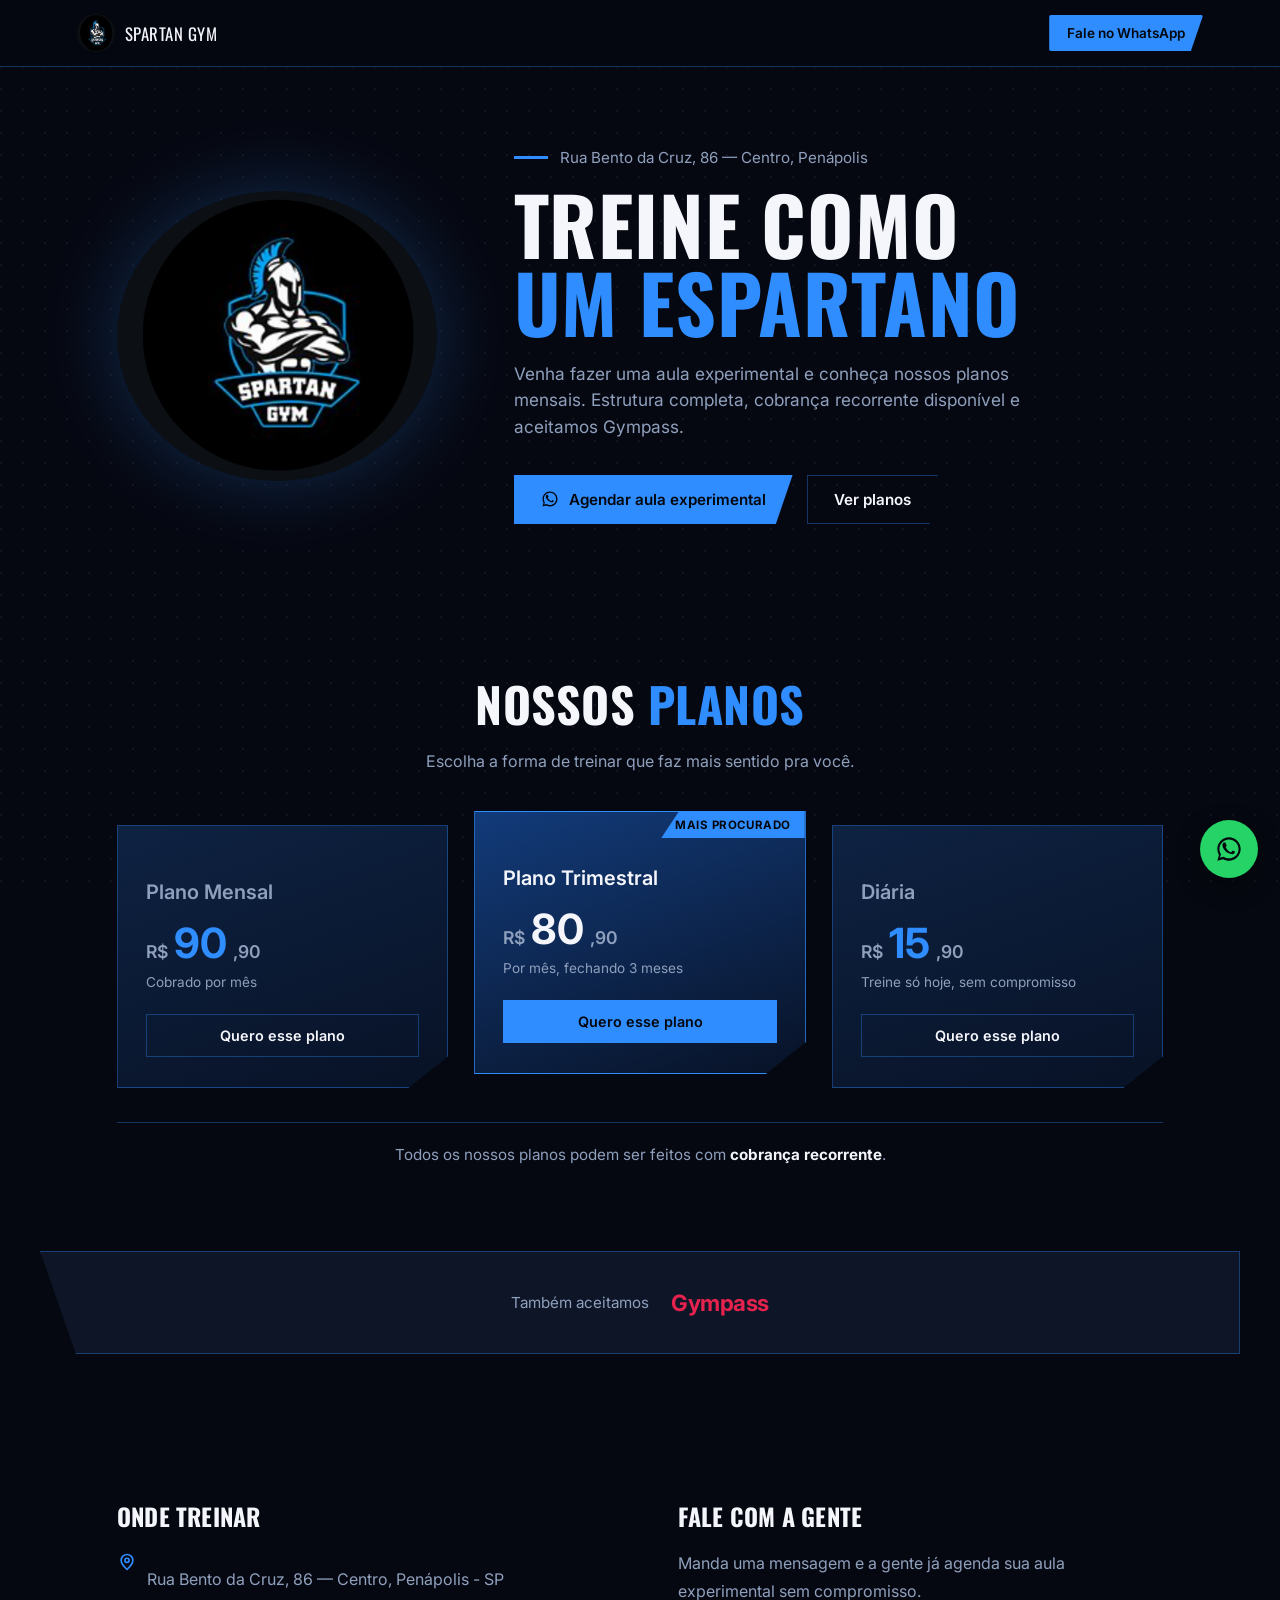
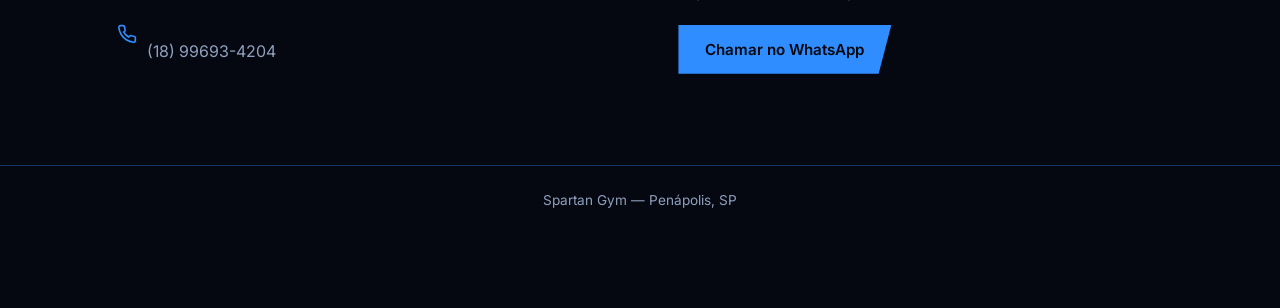
==== index.html @ 802ecb37 "Landing page Spartan Gym" ====
<!DOCTYPE html>
<html lang="pt-BR">
<head>
<meta charset="UTF-8">
<meta name="viewport" content="width=device-width, initial-scale=1.0">
<title>Spartan Gym — Penápolis | Planos e Aula Experimental</title>
<meta name="description" content="Academia Spartan Gym em Penápolis. Planos mensais, trimestrais e diária. Aceita Gympass. Fale agora no WhatsApp.">
<link rel="preconnect" href="https://fonts.googleapis.com">
<link href="https://fonts.googleapis.com/css2?family=Oswald:wght@500;600;700&family=Inter:wght@400;500;600;700&display=swap" rel="stylesheet">
<style>
  :root{
    --bg:#060811;
    --bg-alt:#0d1526;
    --panel:#0e2242;
    --blue:#2f8dff;
    --blue-deep:#123b7a;
    --white:#f4f6fb;
    --muted:#8fa0bd;
    --amber:#ffb020;
    --line: rgba(47,141,255,.35);
  }
  *{box-sizing:border-box;}
  html{scroll-behavior:smooth;}
  body{
    margin:0;
    background:var(--bg);
    color:var(--white);
    font-family:'Inter',sans-serif;
    overflow-x:hidden;
  }
  h1,h2,h3,.display{
    font-family:'Oswald',sans-serif;
    text-transform:uppercase;
    letter-spacing:.01em;
    margin:0;
  }
  a{text-decoration:none;color:inherit;}
  img{max-width:100%;display:block;}

  /* subtle background texture */
  .grain{
    position:fixed; inset:0; pointer-events:none; z-index:0; opacity:.05;
    background-image:radial-gradient(circle at 1px 1px, #fff 1px, transparent 0);
    background-size:22px 22px;
  }

  /* NAV */
  nav{
    position:sticky; top:0; z-index:50;
    display:flex; align-items:center; justify-content:space-between;
    padding:14px 6vw;
    background:rgba(6,8,17,.85);
    backdrop-filter:blur(8px);
    border-bottom:1px solid var(--line);
  }
  .brand{display:flex; align-items:center; gap:10px;}
  .brand img{width:38px; height:38px; border-radius:50%;}
  .brand span{font-family:'Oswald',sans-serif; font-size:1.05rem; letter-spacing:.03em;}
  .nav-cta{
    background:var(--blue); color:#04070d; font-weight:600; font-size:.85rem;
    padding:10px 18px; border-radius:2px;
    clip-path:polygon(0 0, 100% 0, 92% 100%, 0% 100%);
  }

  /* HERO */
  .hero{
    position:relative; z-index:1;
    display:flex; align-items:center; gap:6vw;
    padding:9vh 6vw 8vh;
    max-width:1200px; margin:0 auto;
  }
  .hero-logo{
    flex:0 0 auto; width:min(38vw, 320px);
    filter:drop-shadow(0 0 40px rgba(47,141,255,.25));
  }
  .hero-logo img{border-radius:50%;}
  .hero-copy{flex:1; min-width:0;}
  .eyebrow-line{
    display:flex; align-items:center; gap:12px; margin-bottom:18px;
  }
  .eyebrow-line .bar{width:34px; height:3px; background:var(--blue);}
  .eyebrow-line p{color:var(--muted); font-size:.95rem; margin:0;}
  .headline{
    font-size:clamp(2.6rem, 6.2vw, 5rem);
    line-height:.98;
    font-weight:700;
  }
  .headline .wipe{
    display:inline-block;
    background:linear-gradient(90deg, var(--white) 0%, var(--white) 50%, var(--blue) 50%, var(--blue) 100%);
    background-size:200% 100%;
    -webkit-background-clip:text; background-clip:text; color:transparent;
    animation:wipe 1.1s ease-out forwards;
  }
  @keyframes wipe{ from{background-position:100% 0;} to{background-position:0 0;} }
  .headline .accent{color:var(--blue);}
  .sub{
    margin-top:20px; color:var(--muted); font-size:1.08rem; max-width:46ch; line-height:1.55;
  }
  .hero-actions{margin-top:34px; display:flex; gap:14px; flex-wrap:wrap;}
  .btn{
    display:inline-flex; align-items:center; gap:10px;
    padding:14px 26px; font-weight:600; font-size:.95rem;
    border:1px solid transparent; cursor:pointer;
  }
  .btn-primary{
    background:var(--blue); color:#04070d;
    clip-path:polygon(0 0, 100% 0, 94% 100%, 0% 100%);
  }
  .btn-ghost{
    border:1px solid var(--line); color:var(--white);
    clip-path:polygon(0 0, 100% 0, 94% 100%, 0% 100%);
  }
  .btn svg{width:18px; height:18px; flex:none;}

  /* SECTION LABEL */
  .section{padding:8vh 6vw; max-width:1200px; margin:0 auto; position:relative; z-index:1;}
  .section-head{margin-bottom:6vh; text-align:center;}
  .section-head h2{font-size:clamp(2rem,4vw,3rem); font-weight:700;}
  .section-head h2 .accent{color:var(--blue);}
  .section-head p{color:var(--muted); margin-top:12px; font-size:1rem;}

  /* PLANS */
  .plans{
    display:grid; grid-template-columns:repeat(3, 1fr); gap:26px;
  }
  .plan{
    position:relative;
    background:linear-gradient(160deg, var(--panel), #081226);
    border:1px solid var(--line);
    padding:34px 28px 30px;
    clip-path:polygon(0 0, 100% 0, 100% 88%, 88% 100%, 0 100%);
    transition:transform .25s ease, border-color .25s ease;
  }
  .plan:hover{transform:translateY(-6px); border-color:var(--blue);}
  .plan.featured{
    background:linear-gradient(160deg, var(--blue-deep), #081226);
    transform:translateY(-14px);
    border-color:var(--blue);
  }
  .plan-tag{
    position:absolute; top:0; right:0;
    background:var(--blue); color:#04070d; font-size:.72rem; font-weight:700;
    padding:6px 14px; letter-spacing:.04em; text-transform:uppercase;
    clip-path:polygon(12% 0, 100% 0, 100% 100%, 0 100%);
  }
  .plan-name{font-size:1.25rem; font-weight:600; color:var(--muted); margin-bottom:14px;}
  .plan.featured .plan-name{color:var(--white);}
  .plan-price{display:flex; align-items:baseline; gap:6px; font-family:'Inter',sans-serif;}
  .plan-price .cur{font-size:1.1rem; color:var(--muted); font-weight:600;}
  .plan-price .val{font-size:2.6rem; font-weight:700; color:var(--blue);}
  .plan-price .cents{font-size:1.1rem; color:var(--muted); font-weight:600;}
  .plan.featured .plan-price .val{color:var(--white);}
  .plan-note{margin-top:6px; color:var(--muted); font-size:.85rem;}
  .plan-cta{
    margin-top:24px; display:block; text-align:center;
    padding:12px; font-weight:600; font-size:.9rem;
    border:1px solid var(--line); color:var(--white);
  }
  .plan.featured .plan-cta{background:var(--blue); color:#04070d; border-color:var(--blue);}

  .plans-foot{
    margin-top:34px; text-align:center; color:var(--muted); font-size:.95rem;
    border-top:1px solid var(--line); padding-top:22px;
  }
  .plans-foot strong{color:var(--white);}

  /* GYMPASS STRIP */
  .gympass{
    display:flex; align-items:center; justify-content:center; gap:22px;
    padding:26px 6vw; margin:0 6vw 8vh; max-width:1200px; margin-left:auto; margin-right:auto;
    border:1px solid var(--line); background:var(--bg-alt);
    clip-path:polygon(0 0, 100% 0, 100% 100%, 3% 100%);
    flex-wrap:wrap; text-align:center;
  }
  .gympass p{color:var(--muted); font-size:.95rem;}
  .gympass .gp-logo{font-family:'Inter'; font-weight:700; font-size:1.4rem; color:#e6234e; letter-spacing:-.02em;}

  /* LOCATION */
  .location{
    display:flex; gap:6vw; align-items:flex-start; flex-wrap:wrap;
  }
  .location .info{flex:1; min-width:260px;}
  .location h3{font-size:1.5rem; margin-bottom:16px;}
  .location p{color:var(--muted); line-height:1.7; font-size:1rem;}
  .location .row{display:flex; gap:10px; margin-bottom:12px; align-items:flex-start;}
  .location .row svg{width:20px; height:20px; flex:none; color:var(--blue); margin-top:2px;}

  footer{
    text-align:center; padding:26px 6vw 100px; color:var(--muted); font-size:.85rem;
    border-top:1px solid var(--line);
  }

  /* FLOATING WHATSAPP */
  .float-wa{
    position:fixed; bottom:22px; right:22px; z-index:60;
    background:#25D366; color:#04070d; width:58px; height:58px; border-radius:50%;
    display:flex; align-items:center; justify-content:center;
    box-shadow:0 8px 24px rgba(0,0,0,.4);
  }
  .float-wa svg{width:28px; height:28px;}

  @media (max-width:820px){
    .hero{flex-direction:column; text-align:center; padding-top:6vh;}
    .hero-logo{width:180px;}
    .hero-actions{justify-content:center;}
    .plans{grid-template-columns:1fr;}
    .plan.featured{transform:none;}
    .location{flex-direction:column;}
  }
</style>
</head>
<body>
<div class="grain"></div>

<nav>
  <div class="brand">
    <img src="assets/logo.png" alt="Spartan Gym">
    <span>SPARTAN GYM</span>
  </div>
  <a class="nav-cta" href="https://wa.me/5518996934204?text=Ol%C3%A1%2C%20quero%20agendar%20uma%20aula%20experimental%20na%20Spartan%20Gym!" target="_blank" rel="noopener">Fale no WhatsApp</a>
</nav>

<section class="hero">
  <div class="hero-logo"><img src="assets/logo.png" alt="Escudo Spartan Gym"></div>
  <div class="hero-copy">
    <div class="eyebrow-line"><span class="bar"></span><p>Rua Bento da Cruz, 86 — Centro, Penápolis</p></div>
    <h1 class="headline">
      <span class="wipe">TREINE COMO</span><br>
      <span class="accent">UM ESPARTANO</span>
    </h1>
    <p class="sub">Venha fazer uma aula experimental e conheça nossos planos mensais. Estrutura completa, cobrança recorrente disponível e aceitamos Gympass.</p>
    <div class="hero-actions">
      <a class="btn btn-primary" href="https://wa.me/5518996934204?text=Ol%C3%A1%2C%20quero%20agendar%20uma%20aula%20experimental%20na%20Spartan%20Gym!" target="_blank" rel="noopener">
        <svg viewBox="0 0 24 24" fill="currentColor"><path d="M17.5 14.4c-.3-.1-1.7-.8-2-.9-.3-.1-.5-.1-.6.1-.2.3-.7.9-.9 1.1-.2.2-.3.2-.6.1-.9-.4-1.8-1-2.5-1.8-.7-.7-1.3-1.6-1.7-2.4-.1-.2 0-.4.1-.5.2-.2.5-.5.6-.7.1-.2.1-.4 0-.6-.1-.2-.6-1.5-.8-2-.2-.5-.4-.4-.6-.4h-.5c-.2 0-.5.1-.7.3-.2.2-.9.9-.9 2.2s.9 2.6 1 2.8c.1.2 1.8 2.9 4.5 4 2.7 1.1 2.7.7 3.2.7.5 0 1.6-.6 1.8-1.2.2-.6.2-1.1.2-1.2-.1-.1-.3-.2-.6-.3z"/><path d="M12 2C6.5 2 2 6.5 2 12c0 1.9.5 3.6 1.4 5.1L2 22l5.1-1.3C8.5 21.5 10.2 22 12 22c5.5 0 10-4.5 10-10S17.5 2 12 2zm0 18c-1.6 0-3.1-.4-4.4-1.2l-.3-.2-3 .8.8-2.9-.2-.3C4.3 15 3.8 13.5 3.8 12c0-4.5 3.7-8.2 8.2-8.2s8.2 3.7 8.2 8.2-3.7 8-8.2 8z"/></svg>
        Agendar aula experimental
      </a>
      <a class="btn btn-ghost" href="#planos">Ver planos</a>
    </div>
  </div>
</section>

<section class="section" id="planos">
  <div class="section-head">
    <h2>NOSSOS <span class="accent">PLANOS</span></h2>
    <p>Escolha a forma de treinar que faz mais sentido pra você.</p>
  </div>

  <div class="plans">
    <div class="plan">
      <p class="plan-name">Plano Mensal</p>
      <div class="plan-price"><span class="cur">R$</span><span class="val">90</span><span class="cents">,90</span></div>
      <p class="plan-note">Cobrado por mês</p>
      <a class="plan-cta" href="https://wa.me/5518996934204?text=Ol%C3%A1%2C%20quero%20saber%20mais%20sobre%20o%20Plano%20Mensal" target="_blank" rel="noopener">Quero esse plano</a>
    </div>

    <div class="plan featured">
      <span class="plan-tag">Mais procurado</span>
      <p class="plan-name">Plano Trimestral</p>
      <div class="plan-price"><span class="cur">R$</span><span class="val">80</span><span class="cents">,90</span></div>
      <p class="plan-note">Por mês, fechando 3 meses</p>
      <a class="plan-cta" href="https://wa.me/5518996934204?text=Ol%C3%A1%2C%20quero%20saber%20mais%20sobre%20o%20Plano%20Trimestral" target="_blank" rel="noopener">Quero esse plano</a>
    </div>

    <div class="plan">
      <p class="plan-name">Diária</p>
      <div class="plan-price"><span class="cur">R$</span><span class="val">15</span><span class="cents">,90</span></div>
      <p class="plan-note">Treine só hoje, sem compromisso</p>
      <a class="plan-cta" href="https://wa.me/5518996934204?text=Ol%C3%A1%2C%20quero%20saber%20mais%20sobre%20a%20Di%C3%A1ria" target="_blank" rel="noopener">Quero esse plano</a>
    </div>
  </div>

  <p class="plans-foot">Todos os nossos planos podem ser feitos com <strong>cobrança recorrente</strong>.</p>
</section>

<div class="gympass">
  <p>Também aceitamos</p>
  <span class="gp-logo">Gympass</span>
</div>

<section class="section location">
  <div class="info">
    <h3>Onde treinar</h3>
    <div class="row">
      <svg viewBox="0 0 24 24" fill="none" stroke="currentColor" stroke-width="2"><path d="M12 21s-7-6.2-7-11a7 7 0 1114 0c0 4.8-7 11-7 11z"/><circle cx="12" cy="10" r="2.5"/></svg>
      <p>Rua Bento da Cruz, 86 — Centro, Penápolis - SP</p>
    </div>
    <div class="row">
      <svg viewBox="0 0 24 24" fill="none" stroke="currentColor" stroke-width="2"><path d="M22 16.9v3a2 2 0 01-2.2 2 19.8 19.8 0 01-8.6-3 19.5 19.5 0 01-6-6 19.8 19.8 0 01-3-8.7A2 2 0 014.1 2h3a2 2 0 012 1.7c.1.9.3 1.8.6 2.7a2 2 0 01-.4 2.1L8.1 9.7a16 16 0 006 6l1.2-1.2a2 2 0 012.1-.4c.9.3 1.8.5 2.7.6a2 2 0 011.9 2.2z"/></svg>
      <p>(18) 99693-4204</p>
    </div>
  </div>
  <div class="info">
    <h3>Fale com a gente</h3>
    <p style="margin-bottom:20px;">Manda uma mensagem e a gente já agenda sua aula experimental sem compromisso.</p>
    <a class="btn btn-primary" href="https://wa.me/5518996934204?text=Ol%C3%A1%2C%20quero%20agendar%20uma%20aula%20experimental%20na%20Spartan%20Gym!" target="_blank" rel="noopener">Chamar no WhatsApp</a>
  </div>
</section>

<footer>
  Spartan Gym — Penápolis, SP
</footer>

<a class="float-wa" href="https://wa.me/5518996934204?text=Ol%C3%A1%2C%20quero%20agendar%20uma%20aula%20experimental%20na%20Spartan%20Gym!" target="_blank" rel="noopener" aria-label="WhatsApp">
  <svg viewBox="0 0 24 24" fill="currentColor"><path d="M17.5 14.4c-.3-.1-1.7-.8-2-.9-.3-.1-.5-.1-.6.1-.2.3-.7.9-.9 1.1-.2.2-.3.2-.6.1-.9-.4-1.8-1-2.5-1.8-.7-.7-1.3-1.6-1.7-2.4-.1-.2 0-.4.1-.5.2-.2.5-.5.6-.7.1-.2.1-.4 0-.6-.1-.2-.6-1.5-.8-2-.2-.5-.4-.4-.6-.4h-.5c-.2 0-.5.1-.7.3-.2.2-.9.9-.9 2.2s.9 2.6 1 2.8c.1.2 1.8 2.9 4.5 4 2.7 1.1 2.7.7 3.2.7.5 0 1.6-.6 1.8-1.2.2-.6.2-1.1.2-1.2-.1-.1-.3-.2-.6-.3z"/><path d="M12 2C6.5 2 2 6.5 2 12c0 1.9.5 3.6 1.4 5.1L2 22l5.1-1.3C8.5 21.5 10.2 22 12 22c5.5 0 10-4.5 10-10S17.5 2 12 2zm0 18c-1.6 0-3.1-.4-4.4-1.2l-.3-.2-3 .8.8-2.9-.2-.3C4.3 15 3.8 13.5 3.8 12c0-4.5 3.7-8.2 8.2-8.2s8.2 3.7 8.2 8.2-3.7 8-8.2 8z"/></svg>
</a>

</body>
</html>
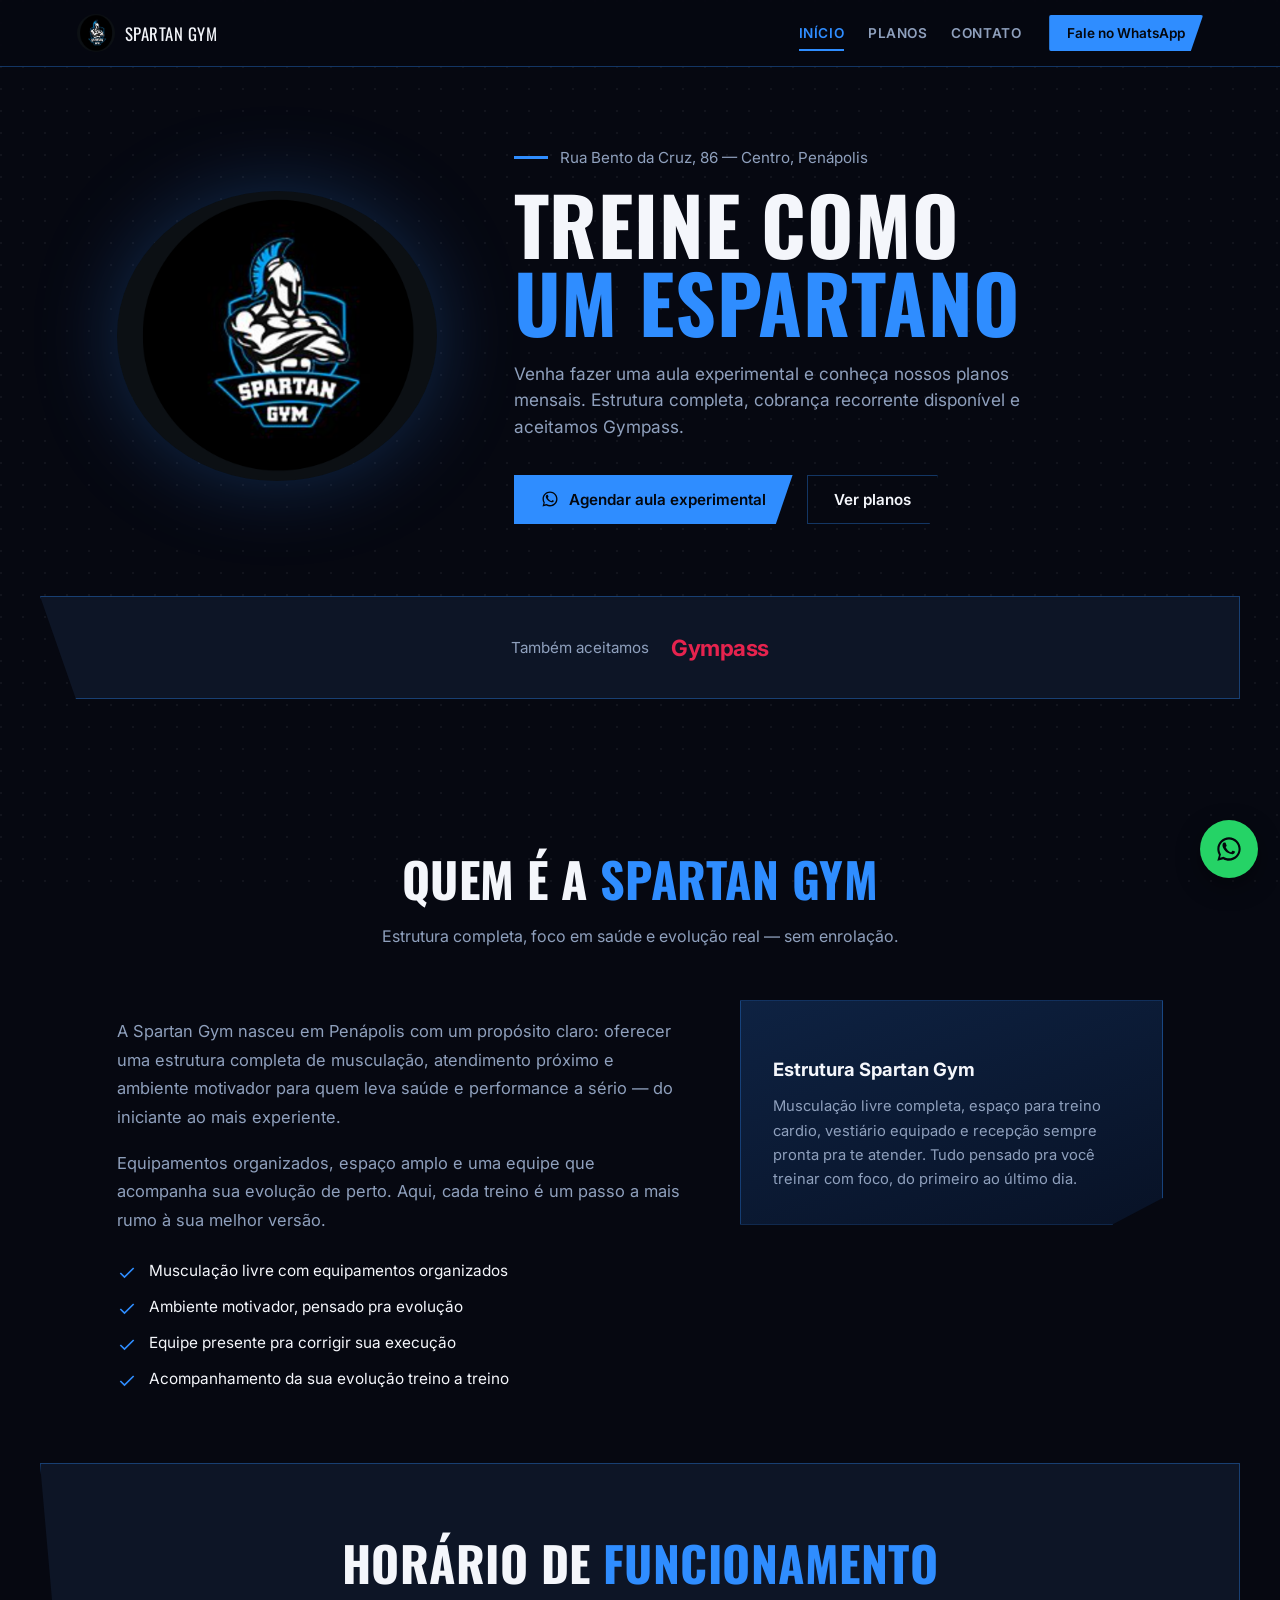
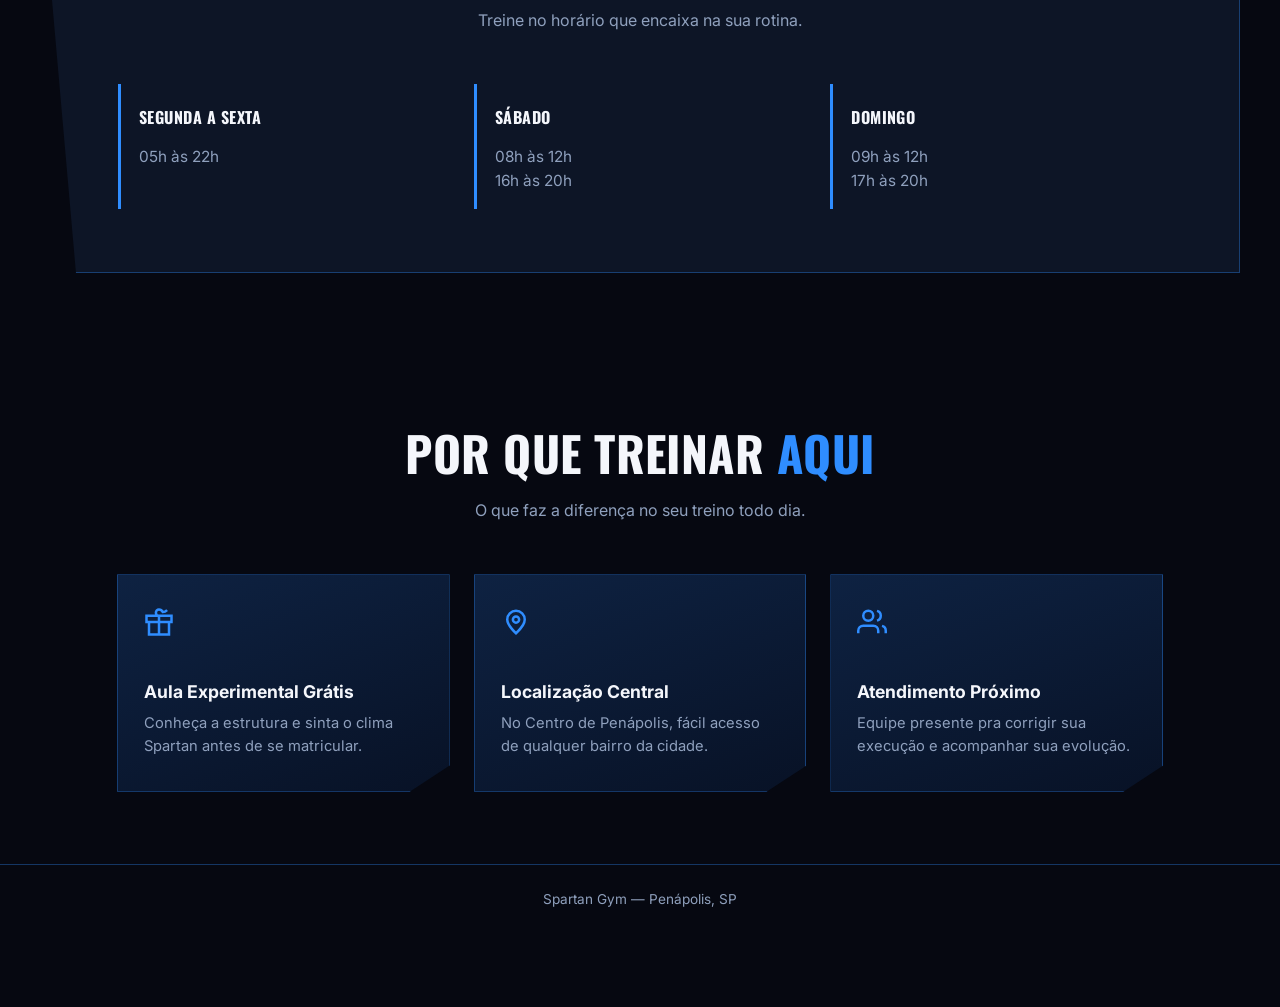
==== commit 02580f87: "Adiciona secoes Sobre, Horario, Diferenciais, mapa do Google e mais detalhes nos planos" ====
--- a/index.html
+++ b/index.html
@@ -3,222 +3,32 @@
 <head>
 <meta charset="UTF-8">
 <meta name="viewport" content="width=device-width, initial-scale=1.0">
-<title>Spartan Gym — Penápolis | Planos e Aula Experimental</title>
-<meta name="description" content="Academia Spartan Gym em Penápolis. Planos mensais, trimestrais e diária. Aceita Gympass. Fale agora no WhatsApp.">
+<title>Spartan Gym — Penápolis | Treine como um Espartano</title>
+<meta name="description" content="Academia Spartan Gym em Penápolis. Aula experimental grátis, planos mensais, trimestrais e diária. Aceita Gympass. Fale agora no WhatsApp.">
 <link rel="preconnect" href="https://fonts.googleapis.com">
 <link href="https://fonts.googleapis.com/css2?family=Oswald:wght@500;600;700&family=Inter:wght@400;500;600;700&display=swap" rel="stylesheet">
-<style>
-  :root{
-    --bg:#060811;
-    --bg-alt:#0d1526;
-    --panel:#0e2242;
-    --blue:#2f8dff;
-    --blue-deep:#123b7a;
-    --white:#f4f6fb;
-    --muted:#8fa0bd;
-    --amber:#ffb020;
-    --line: rgba(47,141,255,.35);
-  }
-  *{box-sizing:border-box;}
-  html{scroll-behavior:smooth;}
-  body{
-    margin:0;
-    background:var(--bg);
-    color:var(--white);
-    font-family:'Inter',sans-serif;
-    overflow-x:hidden;
-  }
-  h1,h2,h3,.display{
-    font-family:'Oswald',sans-serif;
-    text-transform:uppercase;
-    letter-spacing:.01em;
-    margin:0;
-  }
-  a{text-decoration:none;color:inherit;}
-  img{max-width:100%;display:block;}
-
-  /* subtle background texture */
-  .grain{
-    position:fixed; inset:0; pointer-events:none; z-index:0; opacity:.05;
-    background-image:radial-gradient(circle at 1px 1px, #fff 1px, transparent 0);
-    background-size:22px 22px;
-  }
-
-  /* NAV */
-  nav{
-    position:sticky; top:0; z-index:50;
-    display:flex; align-items:center; justify-content:space-between;
-    padding:14px 6vw;
-    background:rgba(6,8,17,.85);
-    backdrop-filter:blur(8px);
-    border-bottom:1px solid var(--line);
-  }
-  .brand{display:flex; align-items:center; gap:10px;}
-  .brand img{width:38px; height:38px; border-radius:50%;}
-  .brand span{font-family:'Oswald',sans-serif; font-size:1.05rem; letter-spacing:.03em;}
-  .nav-cta{
-    background:var(--blue); color:#04070d; font-weight:600; font-size:.85rem;
-    padding:10px 18px; border-radius:2px;
-    clip-path:polygon(0 0, 100% 0, 92% 100%, 0% 100%);
-  }
-
-  /* HERO */
-  .hero{
-    position:relative; z-index:1;
-    display:flex; align-items:center; gap:6vw;
-    padding:9vh 6vw 8vh;
-    max-width:1200px; margin:0 auto;
-  }
-  .hero-logo{
-    flex:0 0 auto; width:min(38vw, 320px);
-    filter:drop-shadow(0 0 40px rgba(47,141,255,.25));
-  }
-  .hero-logo img{border-radius:50%;}
-  .hero-copy{flex:1; min-width:0;}
-  .eyebrow-line{
-    display:flex; align-items:center; gap:12px; margin-bottom:18px;
-  }
-  .eyebrow-line .bar{width:34px; height:3px; background:var(--blue);}
-  .eyebrow-line p{color:var(--muted); font-size:.95rem; margin:0;}
-  .headline{
-    font-size:clamp(2.6rem, 6.2vw, 5rem);
-    line-height:.98;
-    font-weight:700;
-  }
-  .headline .wipe{
-    display:inline-block;
-    background:linear-gradient(90deg, var(--white) 0%, var(--white) 50%, var(--blue) 50%, var(--blue) 100%);
-    background-size:200% 100%;
-    -webkit-background-clip:text; background-clip:text; color:transparent;
-    animation:wipe 1.1s ease-out forwards;
-  }
-  @keyframes wipe{ from{background-position:100% 0;} to{background-position:0 0;} }
-  .headline .accent{color:var(--blue);}
-  .sub{
-    margin-top:20px; color:var(--muted); font-size:1.08rem; max-width:46ch; line-height:1.55;
-  }
-  .hero-actions{margin-top:34px; display:flex; gap:14px; flex-wrap:wrap;}
-  .btn{
-    display:inline-flex; align-items:center; gap:10px;
-    padding:14px 26px; font-weight:600; font-size:.95rem;
-    border:1px solid transparent; cursor:pointer;
-  }
-  .btn-primary{
-    background:var(--blue); color:#04070d;
-    clip-path:polygon(0 0, 100% 0, 94% 100%, 0% 100%);
-  }
-  .btn-ghost{
-    border:1px solid var(--line); color:var(--white);
-    clip-path:polygon(0 0, 100% 0, 94% 100%, 0% 100%);
-  }
-  .btn svg{width:18px; height:18px; flex:none;}
-
-  /* SECTION LABEL */
-  .section{padding:8vh 6vw; max-width:1200px; margin:0 auto; position:relative; z-index:1;}
-  .section-head{margin-bottom:6vh; text-align:center;}
-  .section-head h2{font-size:clamp(2rem,4vw,3rem); font-weight:700;}
-  .section-head h2 .accent{color:var(--blue);}
-  .section-head p{color:var(--muted); margin-top:12px; font-size:1rem;}
-
-  /* PLANS */
-  .plans{
-    display:grid; grid-template-columns:repeat(3, 1fr); gap:26px;
-  }
-  .plan{
-    position:relative;
-    background:linear-gradient(160deg, var(--panel), #081226);
-    border:1px solid var(--line);
-    padding:34px 28px 30px;
-    clip-path:polygon(0 0, 100% 0, 100% 88%, 88% 100%, 0 100%);
-    transition:transform .25s ease, border-color .25s ease;
-  }
-  .plan:hover{transform:translateY(-6px); border-color:var(--blue);}
-  .plan.featured{
-    background:linear-gradient(160deg, var(--blue-deep), #081226);
-    transform:translateY(-14px);
-    border-color:var(--blue);
-  }
-  .plan-tag{
-    position:absolute; top:0; right:0;
-    background:var(--blue); color:#04070d; font-size:.72rem; font-weight:700;
-    padding:6px 14px; letter-spacing:.04em; text-transform:uppercase;
-    clip-path:polygon(12% 0, 100% 0, 100% 100%, 0 100%);
-  }
-  .plan-name{font-size:1.25rem; font-weight:600; color:var(--muted); margin-bottom:14px;}
-  .plan.featured .plan-name{color:var(--white);}
-  .plan-price{display:flex; align-items:baseline; gap:6px; font-family:'Inter',sans-serif;}
-  .plan-price .cur{font-size:1.1rem; color:var(--muted); font-weight:600;}
-  .plan-price .val{font-size:2.6rem; font-weight:700; color:var(--blue);}
-  .plan-price .cents{font-size:1.1rem; color:var(--muted); font-weight:600;}
-  .plan.featured .plan-price .val{color:var(--white);}
-  .plan-note{margin-top:6px; color:var(--muted); font-size:.85rem;}
-  .plan-cta{
-    margin-top:24px; display:block; text-align:center;
-    padding:12px; font-weight:600; font-size:.9rem;
-    border:1px solid var(--line); color:var(--white);
-  }
-  .plan.featured .plan-cta{background:var(--blue); color:#04070d; border-color:var(--blue);}
-
-  .plans-foot{
-    margin-top:34px; text-align:center; color:var(--muted); font-size:.95rem;
-    border-top:1px solid var(--line); padding-top:22px;
-  }
-  .plans-foot strong{color:var(--white);}
-
-  /* GYMPASS STRIP */
-  .gympass{
-    display:flex; align-items:center; justify-content:center; gap:22px;
-    padding:26px 6vw; margin:0 6vw 8vh; max-width:1200px; margin-left:auto; margin-right:auto;
-    border:1px solid var(--line); background:var(--bg-alt);
-    clip-path:polygon(0 0, 100% 0, 100% 100%, 3% 100%);
-    flex-wrap:wrap; text-align:center;
-  }
-  .gympass p{color:var(--muted); font-size:.95rem;}
-  .gympass .gp-logo{font-family:'Inter'; font-weight:700; font-size:1.4rem; color:#e6234e; letter-spacing:-.02em;}
-
-  /* LOCATION */
-  .location{
-    display:flex; gap:6vw; align-items:flex-start; flex-wrap:wrap;
-  }
-  .location .info{flex:1; min-width:260px;}
-  .location h3{font-size:1.5rem; margin-bottom:16px;}
-  .location p{color:var(--muted); line-height:1.7; font-size:1rem;}
-  .location .row{display:flex; gap:10px; margin-bottom:12px; align-items:flex-start;}
-  .location .row svg{width:20px; height:20px; flex:none; color:var(--blue); margin-top:2px;}
-
-  footer{
-    text-align:center; padding:26px 6vw 100px; color:var(--muted); font-size:.85rem;
-    border-top:1px solid var(--line);
-  }
-
-  /* FLOATING WHATSAPP */
-  .float-wa{
-    position:fixed; bottom:22px; right:22px; z-index:60;
-    background:#25D366; color:#04070d; width:58px; height:58px; border-radius:50%;
-    display:flex; align-items:center; justify-content:center;
-    box-shadow:0 8px 24px rgba(0,0,0,.4);
-  }
-  .float-wa svg{width:28px; height:28px;}
-
-  @media (max-width:820px){
-    .hero{flex-direction:column; text-align:center; padding-top:6vh;}
-    .hero-logo{width:180px;}
-    .hero-actions{justify-content:center;}
-    .plans{grid-template-columns:1fr;}
-    .plan.featured{transform:none;}
-    .location{flex-direction:column;}
-  }
-</style>
+<link rel="icon" type="image/png" sizes="16x16" href="assets/favicon-16.png">
+<link rel="icon" type="image/png" sizes="32x32" href="assets/favicon-32.png">
+<link rel="icon" type="image/png" sizes="48x48" href="assets/favicon-48.png">
+<link rel="apple-touch-icon" sizes="180x180" href="assets/favicon-180.png">
+<link rel="stylesheet" href="style.css">
 </head>
 <body>
 <div class="grain"></div>
 
 <nav>
-  <div class="brand">
+  <a class="brand" href="index.html">
     <img src="assets/logo.png" alt="Spartan Gym">
     <span>SPARTAN GYM</span>
+  </a>
+  <div class="nav-right">
+    <div class="nav-links">
+      <a href="index.html" class="active">Início</a>
+      <a href="planos.html">Planos</a>
+      <a href="contato.html">Contato</a>
+    </div>
+    <a class="nav-cta" href="https://wa.me/5518996934204?text=Ol%C3%A1%2C%20quero%20agendar%20uma%20aula%20experimental%20na%20Spartan%20Gym!" target="_blank" rel="noopener">Fale no WhatsApp</a>
   </div>
-  <a class="nav-cta" href="https://wa.me/5518996934204?text=Ol%C3%A1%2C%20quero%20agendar%20uma%20aula%20experimental%20na%20Spartan%20Gym!" target="_blank" rel="noopener">Fale no WhatsApp</a>
 </nav>
 
 <section class="hero">
@@ -235,42 +45,9 @@
         <svg viewBox="0 0 24 24" fill="currentColor"><path d="M17.5 14.4c-.3-.1-1.7-.8-2-.9-.3-.1-.5-.1-.6.1-.2.3-.7.9-.9 1.1-.2.2-.3.2-.6.1-.9-.4-1.8-1-2.5-1.8-.7-.7-1.3-1.6-1.7-2.4-.1-.2 0-.4.1-.5.2-.2.5-.5.6-.7.1-.2.1-.4 0-.6-.1-.2-.6-1.5-.8-2-.2-.5-.4-.4-.6-.4h-.5c-.2 0-.5.1-.7.3-.2.2-.9.9-.9 2.2s.9 2.6 1 2.8c.1.2 1.8 2.9 4.5 4 2.7 1.1 2.7.7 3.2.7.5 0 1.6-.6 1.8-1.2.2-.6.2-1.1.2-1.2-.1-.1-.3-.2-.6-.3z"/><path d="M12 2C6.5 2 2 6.5 2 12c0 1.9.5 3.6 1.4 5.1L2 22l5.1-1.3C8.5 21.5 10.2 22 12 22c5.5 0 10-4.5 10-10S17.5 2 12 2zm0 18c-1.6 0-3.1-.4-4.4-1.2l-.3-.2-3 .8.8-2.9-.2-.3C4.3 15 3.8 13.5 3.8 12c0-4.5 3.7-8.2 8.2-8.2s8.2 3.7 8.2 8.2-3.7 8-8.2 8z"/></svg>
         Agendar aula experimental
       </a>
-      <a class="btn btn-ghost" href="#planos">Ver planos</a>
+      <a class="btn btn-ghost" href="planos.html">Ver planos</a>
     </div>
   </div>
-</section>
-
-<section class="section" id="planos">
-  <div class="section-head">
-    <h2>NOSSOS <span class="accent">PLANOS</span></h2>
-    <p>Escolha a forma de treinar que faz mais sentido pra você.</p>
-  </div>
-
-  <div class="plans">
-    <div class="plan">
-      <p class="plan-name">Plano Mensal</p>
-      <div class="plan-price"><span class="cur">R$</span><span class="val">90</span><span class="cents">,90</span></div>
-      <p class="plan-note">Cobrado por mês</p>
-      <a class="plan-cta" href="https://wa.me/5518996934204?text=Ol%C3%A1%2C%20quero%20saber%20mais%20sobre%20o%20Plano%20Mensal" target="_blank" rel="noopener">Quero esse plano</a>
-    </div>
-
-    <div class="plan featured">
-      <span class="plan-tag">Mais procurado</span>
-      <p class="plan-name">Plano Trimestral</p>
-      <div class="plan-price"><span class="cur">R$</span><span class="val">80</span><span class="cents">,90</span></div>
-      <p class="plan-note">Por mês, fechando 3 meses</p>
-      <a class="plan-cta" href="https://wa.me/5518996934204?text=Ol%C3%A1%2C%20quero%20saber%20mais%20sobre%20o%20Plano%20Trimestral" target="_blank" rel="noopener">Quero esse plano</a>
-    </div>
-
-    <div class="plan">
-      <p class="plan-name">Diária</p>
-      <div class="plan-price"><span class="cur">R$</span><span class="val">15</span><span class="cents">,90</span></div>
-      <p class="plan-note">Treine só hoje, sem compromisso</p>
-      <a class="plan-cta" href="https://wa.me/5518996934204?text=Ol%C3%A1%2C%20quero%20saber%20mais%20sobre%20a%20Di%C3%A1ria" target="_blank" rel="noopener">Quero esse plano</a>
-    </div>
-  </div>
-
-  <p class="plans-foot">Todos os nossos planos podem ser feitos com <strong>cobrança recorrente</strong>.</p>
 </section>
 
 <div class="gympass">
@@ -278,22 +55,83 @@
   <span class="gp-logo">Gympass</span>
 </div>
 
-<section class="section location">
-  <div class="info">
-    <h3>Onde treinar</h3>
-    <div class="row">
-      <svg viewBox="0 0 24 24" fill="none" stroke="currentColor" stroke-width="2"><path d="M12 21s-7-6.2-7-11a7 7 0 1114 0c0 4.8-7 11-7 11z"/><circle cx="12" cy="10" r="2.5"/></svg>
-      <p>Rua Bento da Cruz, 86 — Centro, Penápolis - SP</p>
+<section class="section" id="sobre">
+  <div class="section-head">
+    <h2>QUEM É A <span class="accent">SPARTAN GYM</span></h2>
+    <p>Estrutura completa, foco em saúde e evolução real — sem enrolação.</p>
+  </div>
+  <div class="about-grid">
+    <div>
+      <p>A Spartan Gym nasceu em Penápolis com um propósito claro: oferecer uma estrutura completa de musculação, atendimento próximo e ambiente motivador para quem leva saúde e performance a sério — do iniciante ao mais experiente.</p>
+      <p>Equipamentos organizados, espaço amplo e uma equipe que acompanha sua evolução de perto. Aqui, cada treino é um passo a mais rumo à sua melhor versão.</p>
+      <ul class="about-list">
+        <li>
+          <svg viewBox="0 0 24 24" fill="none" stroke="currentColor" stroke-width="2"><path d="M20 6L9 17l-5-5"/></svg>
+          Musculação livre com equipamentos organizados
+        </li>
+        <li>
+          <svg viewBox="0 0 24 24" fill="none" stroke="currentColor" stroke-width="2"><path d="M20 6L9 17l-5-5"/></svg>
+          Ambiente motivador, pensado pra evolução
+        </li>
+        <li>
+          <svg viewBox="0 0 24 24" fill="none" stroke="currentColor" stroke-width="2"><path d="M20 6L9 17l-5-5"/></svg>
+          Equipe presente pra corrigir sua execução
+        </li>
+        <li>
+          <svg viewBox="0 0 24 24" fill="none" stroke="currentColor" stroke-width="2"><path d="M20 6L9 17l-5-5"/></svg>
+          Acompanhamento da sua evolução treino a treino
+        </li>
+      </ul>
     </div>
-    <div class="row">
-      <svg viewBox="0 0 24 24" fill="none" stroke="currentColor" stroke-width="2"><path d="M22 16.9v3a2 2 0 01-2.2 2 19.8 19.8 0 01-8.6-3 19.5 19.5 0 01-6-6 19.8 19.8 0 01-3-8.7A2 2 0 014.1 2h3a2 2 0 012 1.7c.1.9.3 1.8.6 2.7a2 2 0 01-.4 2.1L8.1 9.7a16 16 0 006 6l1.2-1.2a2 2 0 012.1-.4c.9.3 1.8.5 2.7.6a2 2 0 011.9 2.2z"/></svg>
-      <p>(18) 99693-4204</p>
+    <div class="about-panel">
+      <h4>Estrutura Spartan Gym</h4>
+      <p>Musculação livre completa, espaço para treino cardio, vestiário equipado e recepção sempre pronta pra te atender. Tudo pensado pra você treinar com foco, do primeiro ao último dia.</p>
     </div>
   </div>
-  <div class="info">
-    <h3>Fale com a gente</h3>
-    <p style="margin-bottom:20px;">Manda uma mensagem e a gente já agenda sua aula experimental sem compromisso.</p>
-    <a class="btn btn-primary" href="https://wa.me/5518996934204?text=Ol%C3%A1%2C%20quero%20agendar%20uma%20aula%20experimental%20na%20Spartan%20Gym!" target="_blank" rel="noopener">Chamar no WhatsApp</a>
+</section>
+
+<section class="schedule" id="horarios">
+  <div class="section-head">
+    <h2>HORÁRIO DE <span class="accent">FUNCIONAMENTO</span></h2>
+    <p>Treine no horário que encaixa na sua rotina.</p>
+  </div>
+  <div class="schedule-grid">
+    <div class="schedule-item">
+      <h4>Segunda a Sexta</h4>
+      <p>05h às 22h</p>
+    </div>
+    <div class="schedule-item">
+      <h4>Sábado</h4>
+      <p>08h às 12h<br>16h às 20h</p>
+    </div>
+    <div class="schedule-item">
+      <h4>Domingo</h4>
+      <p>09h às 12h<br>17h às 20h</p>
+    </div>
+  </div>
+</section>
+
+<section class="section" id="diferenciais">
+  <div class="section-head">
+    <h2>POR QUE TREINAR <span class="accent">AQUI</span></h2>
+    <p>O que faz a diferença no seu treino todo dia.</p>
+  </div>
+  <div class="features">
+    <div class="feature">
+      <svg viewBox="0 0 24 24" fill="none" stroke="currentColor" stroke-width="2"><path d="M20 12v10H4V12M2 7h20v5H2V7zM12 22V7M12 7a2.5 2.5 0 010-5C14 2 15 4 15 4s2 0 3.5-1.5"/></svg>
+      <h4>Aula Experimental Grátis</h4>
+      <p>Conheça a estrutura e sinta o clima Spartan antes de se matricular.</p>
+    </div>
+    <div class="feature">
+      <svg viewBox="0 0 24 24" fill="none" stroke="currentColor" stroke-width="2"><path d="M12 21s-7-6.2-7-11a7 7 0 1114 0c0 4.8-7 11-7 11z"/><circle cx="12" cy="10" r="2.5"/></svg>
+      <h4>Localização Central</h4>
+      <p>No Centro de Penápolis, fácil acesso de qualquer bairro da cidade.</p>
+    </div>
+    <div class="feature">
+      <svg viewBox="0 0 24 24" fill="none" stroke="currentColor" stroke-width="2"><path d="M17 21v-2a4 4 0 00-4-4H5a4 4 0 00-4 4v2M9 11a4 4 0 100-8 4 4 0 000 8zM23 21v-2a4 4 0 00-3-3.87M16 3.13a4 4 0 010 7.75"/></svg>
+      <h4>Atendimento Próximo</h4>
+      <p>Equipe presente pra corrigir sua execução e acompanhar sua evolução.</p>
+    </div>
   </div>
 </section>
 
--- a/style.css
+++ b/style.css
@@ -0,0 +1,278 @@
+:root{
+    --bg:#060811;
+    --bg-alt:#0d1526;
+    --panel:#0e2242;
+    --blue:#2f8dff;
+    --blue-deep:#123b7a;
+    --white:#f4f6fb;
+    --muted:#8fa0bd;
+    --amber:#ffb020;
+    --line: rgba(47,141,255,.35);
+  }
+  *{box-sizing:border-box;}
+  html{scroll-behavior:smooth;}
+  body{
+    margin:0;
+    background:var(--bg);
+    color:var(--white);
+    font-family:'Inter',sans-serif;
+    overflow-x:hidden;
+  }
+  h1,h2,h3,.display{
+    font-family:'Oswald',sans-serif;
+    text-transform:uppercase;
+    letter-spacing:.01em;
+    margin:0;
+  }
+  a{text-decoration:none;color:inherit;}
+  img{max-width:100%;display:block;}
+
+  /* subtle background texture */
+  .grain{
+    position:fixed; inset:0; pointer-events:none; z-index:0; opacity:.05;
+    background-image:radial-gradient(circle at 1px 1px, #fff 1px, transparent 0);
+    background-size:22px 22px;
+  }
+
+  /* NAV */
+  nav{
+    position:sticky; top:0; z-index:50;
+    display:flex; align-items:center; justify-content:space-between;
+    flex-wrap:wrap; row-gap:10px;
+    padding:14px 6vw;
+    background:rgba(6,8,17,.85);
+    backdrop-filter:blur(8px);
+    border-bottom:1px solid var(--line);
+  }
+  .brand{display:flex; align-items:center; gap:10px;}
+  .brand img{width:38px; height:38px; border-radius:50%;}
+  .brand span{font-family:'Oswald',sans-serif; font-size:1.05rem; letter-spacing:.03em;}
+  .nav-right{display:flex; align-items:center; gap:28px; flex-wrap:wrap;}
+  .nav-links{display:flex; align-items:center; gap:24px;}
+  .nav-links a{
+    position:relative;
+    font-family:'Inter',sans-serif; font-weight:600; font-size:.85rem;
+    letter-spacing:.04em; text-transform:uppercase;
+    color:var(--muted); padding:4px 0;
+    transition:color .2s ease;
+  }
+  .nav-links a:hover{color:var(--white);}
+  .nav-links a.active{color:var(--blue);}
+  .nav-links a.active::after{
+    content:""; position:absolute; left:0; right:0; bottom:-6px; height:2px;
+    background:var(--blue);
+  }
+  .nav-cta{
+    background:var(--blue); color:#04070d; font-weight:600; font-size:.85rem;
+    padding:10px 18px; border-radius:2px;
+    clip-path:polygon(0 0, 100% 0, 92% 100%, 0% 100%);
+  }
+
+  /* HERO */
+  .hero{
+    position:relative; z-index:1;
+    display:flex; align-items:center; gap:6vw;
+    padding:9vh 6vw 8vh;
+    max-width:1200px; margin:0 auto;
+  }
+  .hero-logo{
+    flex:0 0 auto; width:min(38vw, 320px);
+    filter:drop-shadow(0 0 40px rgba(47,141,255,.25));
+  }
+  .hero-logo img{border-radius:50%;}
+  .hero-copy{flex:1; min-width:0;}
+  .eyebrow-line{
+    display:flex; align-items:center; gap:12px; margin-bottom:18px;
+  }
+  .eyebrow-line .bar{width:34px; height:3px; background:var(--blue);}
+  .eyebrow-line p{color:var(--muted); font-size:.95rem; margin:0;}
+  .headline{
+    font-size:clamp(2.6rem, 6.2vw, 5rem);
+    line-height:.98;
+    font-weight:700;
+  }
+  .headline .wipe{
+    display:inline-block;
+    background:linear-gradient(90deg, var(--white) 0%, var(--white) 50%, var(--blue) 50%, var(--blue) 100%);
+    background-size:200% 100%;
+    -webkit-background-clip:text; background-clip:text; color:transparent;
+    animation:wipe 1.1s ease-out forwards;
+  }
+  @keyframes wipe{ from{background-position:100% 0;} to{background-position:0 0;} }
+  .headline .accent{color:var(--blue);}
+  .sub{
+    margin-top:20px; color:var(--muted); font-size:1.08rem; max-width:46ch; line-height:1.55;
+  }
+  .hero-actions{margin-top:34px; display:flex; gap:14px; flex-wrap:wrap;}
+  .btn{
+    display:inline-flex; align-items:center; gap:10px;
+    padding:14px 26px; font-weight:600; font-size:.95rem;
+    border:1px solid transparent; cursor:pointer;
+  }
+  .btn-primary{
+    background:var(--blue); color:#04070d;
+    clip-path:polygon(0 0, 100% 0, 94% 100%, 0% 100%);
+  }
+  .btn-ghost{
+    border:1px solid var(--line); color:var(--white);
+    clip-path:polygon(0 0, 100% 0, 94% 100%, 0% 100%);
+  }
+  .btn svg{width:18px; height:18px; flex:none;}
+
+  /* SECTION LABEL */
+  .section{padding:8vh 6vw; max-width:1200px; margin:0 auto; position:relative; z-index:1;}
+  .section-head{margin-bottom:6vh; text-align:center;}
+  .section-head h2{font-size:clamp(2rem,4vw,3rem); font-weight:700;}
+  .section-head h2 .accent{color:var(--blue);}
+  .section-head p{color:var(--muted); margin-top:12px; font-size:1rem;}
+
+  /* SOBRE */
+  .about-grid{display:grid; grid-template-columns:1.15fr .85fr; gap:50px; align-items:start;}
+  .about-grid p{color:var(--muted); line-height:1.75; font-size:1.03rem; margin-bottom:16px;}
+  .about-list{list-style:none; padding:0; margin:26px 0 0; display:grid; gap:14px;}
+  .about-list li{display:flex; gap:12px; align-items:flex-start; color:var(--white); font-size:.96rem;}
+  .about-list li svg{width:20px; height:20px; flex:none; color:var(--blue); margin-top:2px;}
+  .about-panel{
+    background:linear-gradient(160deg, var(--panel), #081226);
+    border:1px solid var(--line); padding:32px;
+    clip-path:polygon(0 0, 100% 0, 100% 88%, 88% 100%, 0 100%);
+  }
+  .about-panel h4{font-size:1.15rem; margin-bottom:12px;}
+  .about-panel p{color:var(--muted); font-size:.92rem; line-height:1.65; margin-bottom:0;}
+
+  /* HORÁRIO */
+  .schedule{
+    background:var(--bg-alt); border:1px solid var(--line);
+    clip-path:polygon(0 0, 100% 0, 100% 100%, 3% 100%);
+    padding:7vh 6vw; margin:0 auto 8vh; max-width:1200px;
+  }
+  .schedule-grid{display:grid; grid-template-columns:repeat(3, 1fr); gap:24px; margin-top:6vh;}
+  .schedule-item{border-left:3px solid var(--blue); padding-left:18px;}
+  .schedule-item h4{
+    font-family:'Oswald',sans-serif; text-transform:uppercase; font-size:1rem;
+    letter-spacing:.03em; color:var(--white); margin-bottom:10px;
+  }
+  .schedule-item p{color:var(--muted); font-size:.96rem; line-height:1.6;}
+
+  /* DIFERENCIAIS */
+  .features{display:grid; grid-template-columns:repeat(3, 1fr); gap:24px; margin-top:6vh;}
+  .feature{
+    background:linear-gradient(160deg, var(--panel), #081226);
+    border:1px solid var(--line); padding:32px 26px;
+    clip-path:polygon(0 0, 100% 0, 100% 88%, 88% 100%, 0 100%);
+    transition:transform .25s ease, border-color .25s ease;
+  }
+  .feature:hover{transform:translateY(-6px); border-color:var(--blue);}
+  .feature svg{width:30px; height:30px; color:var(--blue); margin-bottom:16px;}
+  .feature h4{font-size:1.1rem; margin-bottom:10px;}
+  .feature p{color:var(--muted); font-size:.92rem; line-height:1.6; margin:0;}
+
+  /* PLANOS — INCLUSOS */
+  .plan-includes{list-style:none; padding:0; margin:18px 0 0; display:grid; gap:9px;}
+  .plan-includes li{display:flex; gap:8px; align-items:flex-start; color:var(--muted); font-size:.85rem; line-height:1.4;}
+  .plan-includes li svg{width:15px; height:15px; flex:none; color:var(--blue); margin-top:3px;}
+  .plan.featured .plan-includes li{color:#d7e4fb;}
+
+  /* MAPA */
+  .map-section{max-width:1200px; margin:0 auto 9vh; padding:0 6vw;}
+  .map-wrap{border:1px solid var(--line); overflow:hidden;}
+  .map-wrap iframe{width:100%; height:420px; display:block; border:0;}
+
+  /* PLANS */
+  .plans{
+    display:grid; grid-template-columns:repeat(auto-fit, minmax(255px, 1fr)); gap:26px;
+  }
+  .plan{
+    position:relative;
+    background:linear-gradient(160deg, var(--panel), #081226);
+    border:1px solid var(--line);
+    padding:34px 28px 30px;
+    clip-path:polygon(0 0, 100% 0, 100% 88%, 88% 100%, 0 100%);
+    transition:transform .25s ease, border-color .25s ease;
+  }
+  .plan:hover{transform:translateY(-6px); border-color:var(--blue);}
+  .plan.featured{
+    background:linear-gradient(160deg, var(--blue-deep), #081226);
+    transform:translateY(-14px);
+    border-color:var(--blue);
+  }
+  .plan-tag{
+    position:absolute; top:0; right:0;
+    background:var(--blue); color:#04070d; font-size:.72rem; font-weight:700;
+    padding:6px 14px; letter-spacing:.04em; text-transform:uppercase;
+    clip-path:polygon(12% 0, 100% 0, 100% 100%, 0 100%);
+  }
+  .plan-name{font-size:1.25rem; font-weight:600; color:var(--muted); margin-bottom:14px;}
+  .plan.featured .plan-name{color:var(--white);}
+  .plan-price{display:flex; align-items:baseline; gap:6px; font-family:'Inter',sans-serif;}
+  .plan-price .cur{font-size:1.1rem; color:var(--muted); font-weight:600;}
+  .plan-price .val{font-size:2.6rem; font-weight:700; color:var(--blue);}
+  .plan-price .cents{font-size:1.1rem; color:var(--muted); font-weight:600;}
+  .plan.featured .plan-price .val{color:var(--white);}
+  .plan-note{margin-top:6px; color:var(--muted); font-size:.85rem;}
+  .plan-cta{
+    margin-top:24px; display:block; text-align:center;
+    padding:12px; font-weight:600; font-size:.9rem;
+    border:1px solid var(--line); color:var(--white);
+  }
+  .plan.featured .plan-cta{background:var(--blue); color:#04070d; border-color:var(--blue);}
+
+  .plans-foot{
+    margin-top:34px; text-align:center; color:var(--muted); font-size:.95rem;
+    border-top:1px solid var(--line); padding-top:22px;
+  }
+  .plans-foot strong{color:var(--white);}
+
+  /* GYMPASS STRIP */
+  .gympass{
+    display:flex; align-items:center; justify-content:center; gap:22px;
+    padding:26px 6vw; margin:0 6vw 8vh; max-width:1200px; margin-left:auto; margin-right:auto;
+    border:1px solid var(--line); background:var(--bg-alt);
+    clip-path:polygon(0 0, 100% 0, 100% 100%, 3% 100%);
+    flex-wrap:wrap; text-align:center;
+  }
+  .gympass p{color:var(--muted); font-size:.95rem;}
+  .gympass .gp-logo{font-family:'Inter'; font-weight:700; font-size:1.4rem; color:#e6234e; letter-spacing:-.02em;}
+
+  /* LOCATION */
+  .location{
+    display:flex; gap:6vw; align-items:flex-start; flex-wrap:wrap;
+  }
+  .location .info{flex:1; min-width:260px;}
+  .location h3{font-size:1.5rem; margin-bottom:16px;}
+  .location p{color:var(--muted); line-height:1.7; font-size:1rem;}
+  .location .row{display:flex; gap:10px; margin-bottom:12px; align-items:flex-start;}
+  .location .row svg{width:20px; height:20px; flex:none; color:var(--blue); margin-top:2px;}
+
+  footer{
+    text-align:center; padding:26px 6vw 100px; color:var(--muted); font-size:.85rem;
+    border-top:1px solid var(--line);
+  }
+
+  /* FLOATING WHATSAPP */
+  .float-wa{
+    position:fixed; bottom:22px; right:22px; z-index:60;
+    background:#25D366; color:#04070d; width:58px; height:58px; border-radius:50%;
+    display:flex; align-items:center; justify-content:center;
+    box-shadow:0 8px 24px rgba(0,0,0,.4);
+  }
+  .float-wa svg{width:28px; height:28px;}
+
+  @media (max-width:820px){
+    .hero{flex-direction:column; text-align:center; padding-top:6vh;}
+    .hero-logo{width:180px;}
+    .hero-actions{justify-content:center;}
+    .plans{grid-template-columns:1fr;}
+    .plan.featured{transform:none;}
+    .location{flex-direction:column;}
+    .about-grid{grid-template-columns:1fr; gap:34px;}
+    .schedule-grid{grid-template-columns:1fr; gap:28px;}
+    .features{grid-template-columns:1fr;}
+    .map-wrap iframe{height:300px;}
+    nav{justify-content:center; text-align:center;}
+    .nav-right{width:100%; justify-content:center;}
+    .nav-links{
+      order:3; width:100%; justify-content:center; flex-wrap:wrap;
+      padding-top:10px; margin-top:4px; border-top:1px solid var(--line);
+    }
+  }
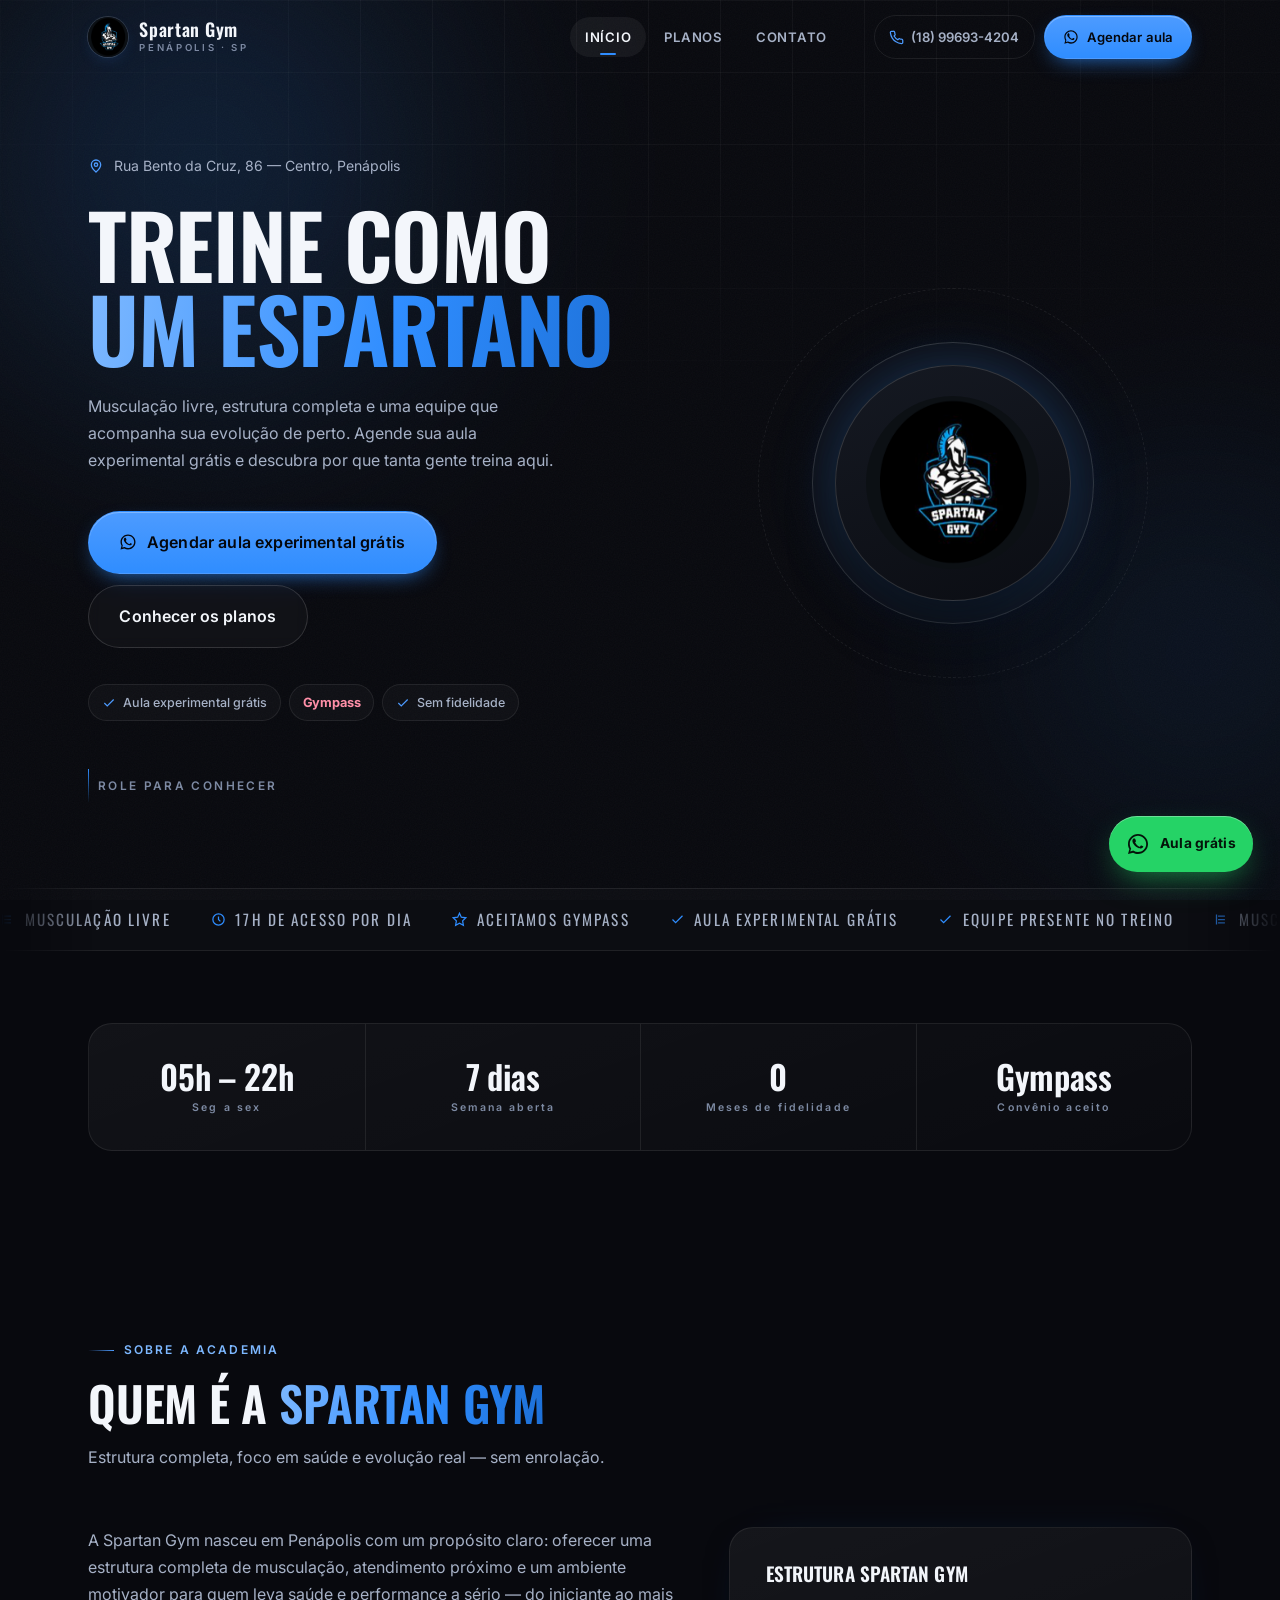
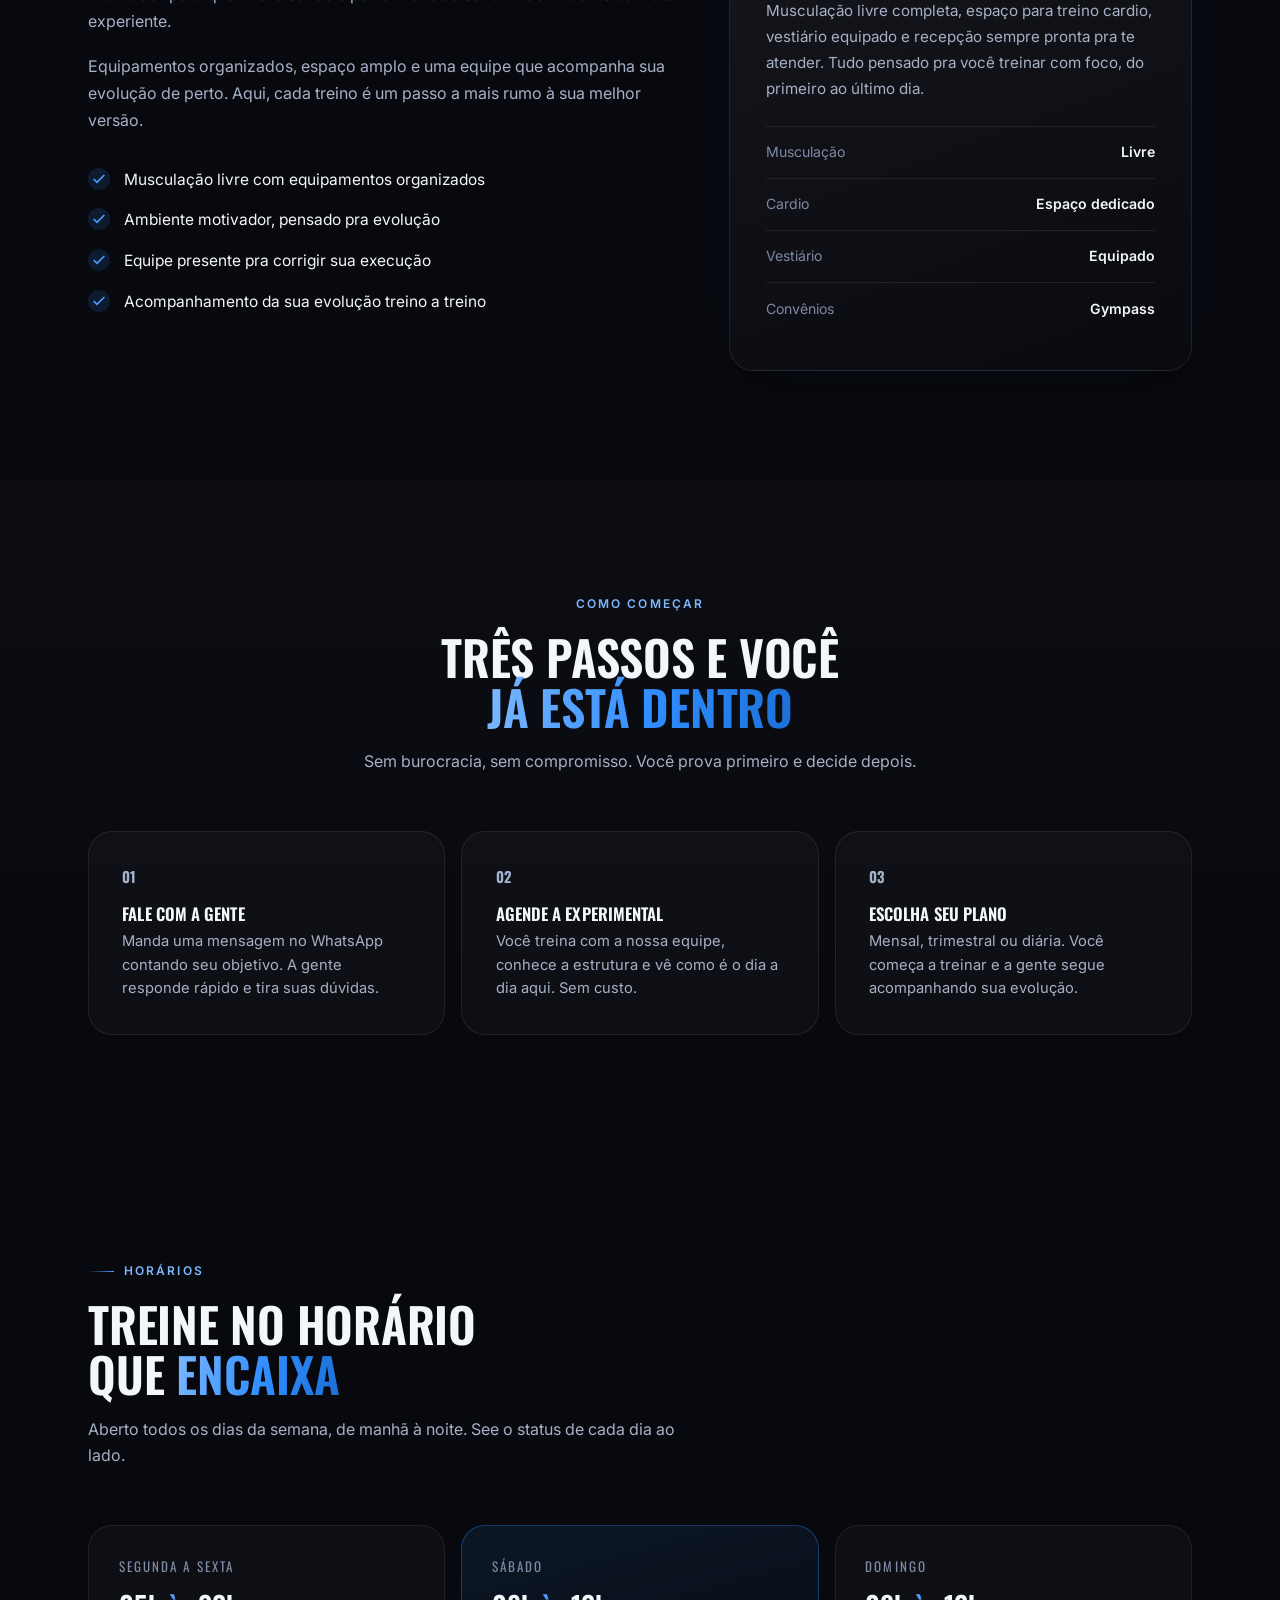
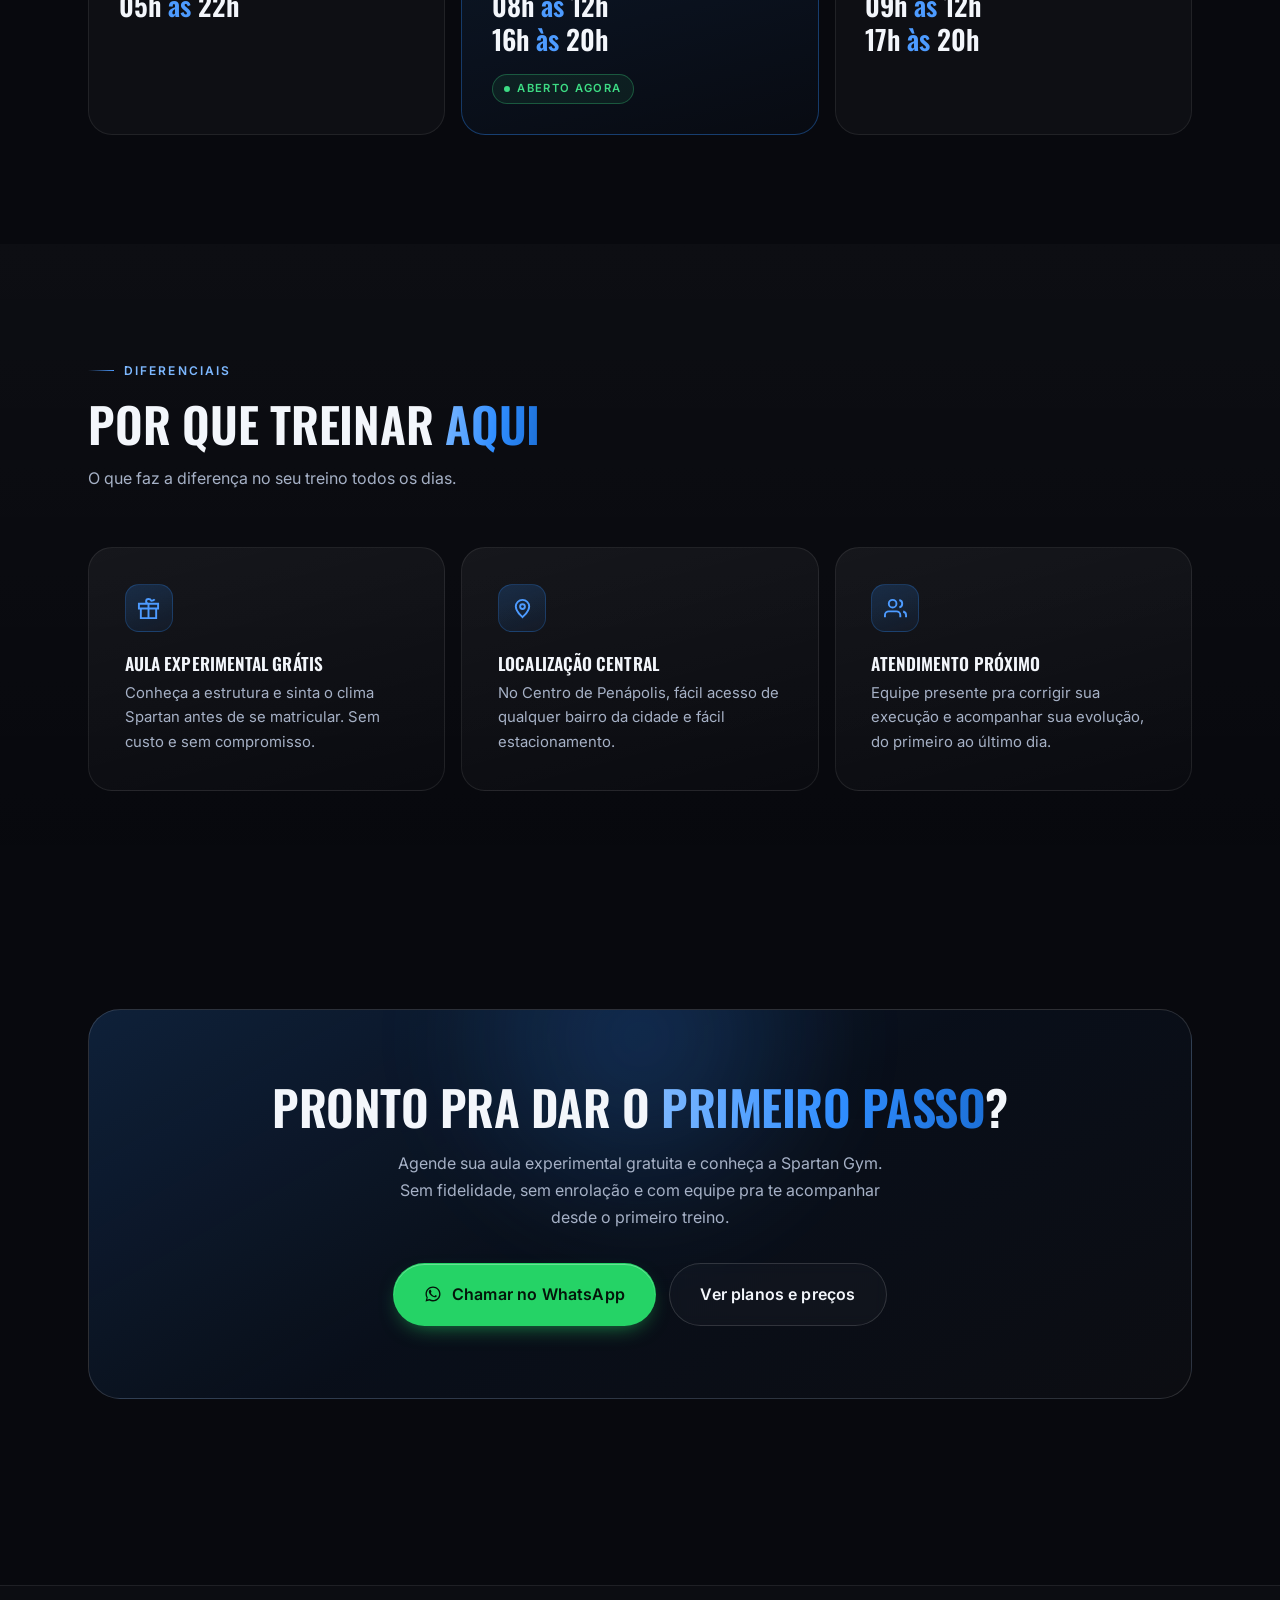
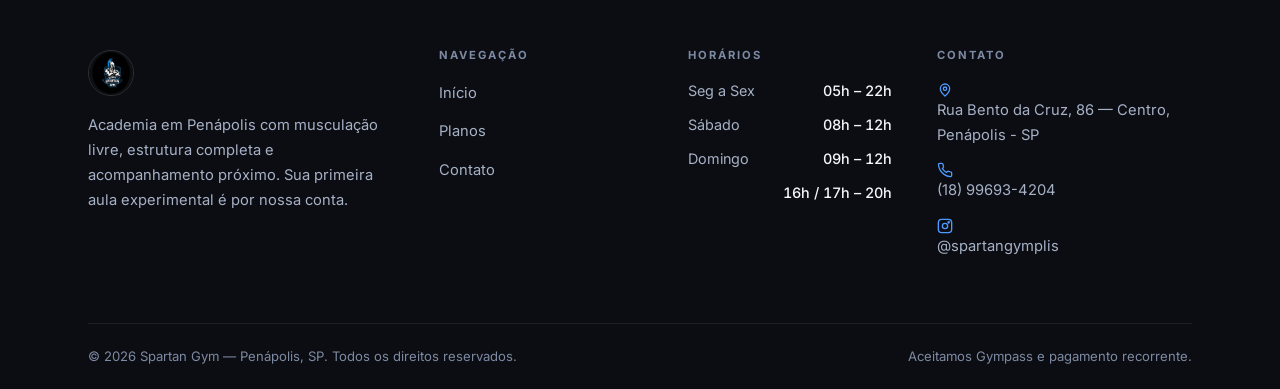
==== commit e18fd268: "Redesenha o site com identidade visual profissional e responsiva - Novo sistema de design em tokens " ====
--- a/index.html
+++ b/index.html
@@ -2,146 +2,421 @@
 <html lang="pt-BR">
 <head>
 <meta charset="UTF-8">
-<meta name="viewport" content="width=device-width, initial-scale=1.0">
-<title>Spartan Gym — Penápolis | Treine como um Espartano</title>
-<meta name="description" content="Academia Spartan Gym em Penápolis. Aula experimental grátis, planos mensais, trimestrais e diária. Aceita Gympass. Fale agora no WhatsApp.">
+<meta name="viewport" content="width=device-width, initial-scale=1, viewport-fit=cover">
+<title>Spartan Gym — Academia em Penápolis | Aula experimental grátis</title>
+<meta name="description" content="Spartan Gym em Penápolis, SP. Musculação livre, estrutura completa e acompanhamento próximo. Agende sua aula experimental grátis. Aceitamos Gympass.">
+<meta name="theme-color" content="#08090e">
+<link rel="canonical" href="https://spartan-gym.vercel.app/">
+<meta property="og:type" content="website">
+<meta property="og:locale" content="pt_BR">
+<meta property="og:site_name" content="Spartan Gym">
+<meta property="og:title" content="Spartan Gym — Treine como um espartano">
+<meta property="og:description" content="Academia em Penápolis com musculação livre, estrutura completa e equipe presente. Aula experimental grátis.">
+<meta property="og:url" content="https://spartan-gym.vercel.app/">
+<meta property="og:image" content="https://spartan-gym.vercel.app/assets/favicon-180.png">
+<meta name="twitter:card" content="summary_large_image">
 <link rel="preconnect" href="https://fonts.googleapis.com">
+<link rel="preconnect" href="https://fonts.gstatic.com" crossorigin>
 <link href="https://fonts.googleapis.com/css2?family=Oswald:wght@500;600;700&family=Inter:wght@400;500;600;700&display=swap" rel="stylesheet">
 <link rel="icon" type="image/png" sizes="16x16" href="assets/favicon-16.png">
 <link rel="icon" type="image/png" sizes="32x32" href="assets/favicon-32.png">
 <link rel="icon" type="image/png" sizes="48x48" href="assets/favicon-48.png">
 <link rel="apple-touch-icon" sizes="180x180" href="assets/favicon-180.png">
 <link rel="stylesheet" href="style.css">
+<script>document.documentElement.classList.add("js")</script>
+<script type="application/ld+json">
+{
+  "@context": "https://schema.org",
+  "@type": "HealthClub",
+  "name": "Spartan Gym",
+  "description": "Academia em Penápolis, SP com musculação livre, estrutura completa e acompanhamento próximo.",
+  "image": "assets/favicon-180.png",
+  "telephone": "+55-18-99693-4204",
+  "priceRange": "R$ 15,90 - R$ 90,90",
+  "address": {
+    "@type": "PostalAddress",
+    "streetAddress": "Rua Bento da Cruz, 86",
+    "addressLocality": "Penápolis",
+    "addressRegion": "SP",
+    "addressCountry": "BR"
+  },
+  "openingHoursSpecification": [
+    { "@type": "OpeningHoursSpecification", "dayOfWeek": ["Monday","Tuesday","Wednesday","Thursday","Friday"], "opens": "05:00", "closes": "22:00" },
+    { "@type": "OpeningHoursSpecification", "dayOfWeek": "Saturday", "opens": "08:00", "closes": "12:00" },
+    { "@type": "OpeningHoursSpecification", "dayOfWeek": "Saturday", "opens": "16:00", "closes": "20:00" },
+    { "@type": "OpeningHoursSpecification", "dayOfWeek": "Sunday", "opens": "09:00", "closes": "12:00" },
+    { "@type": "OpeningHoursSpecification", "dayOfWeek": "Sunday", "opens": "17:00", "closes": "20:00" }
+  ]
+}
+</script>
 </head>
 <body>
-<div class="grain"></div>
-
-<nav>
-  <a class="brand" href="index.html">
-    <img src="assets/logo.png" alt="Spartan Gym">
-    <span>SPARTAN GYM</span>
-  </a>
-  <div class="nav-right">
-    <div class="nav-links">
-      <a href="index.html" class="active">Início</a>
-      <a href="planos.html">Planos</a>
-      <a href="contato.html">Contato</a>
-    </div>
-    <a class="nav-cta" href="https://wa.me/5518996934204?text=Ol%C3%A1%2C%20quero%20agendar%20uma%20aula%20experimental%20na%20Spartan%20Gym!" target="_blank" rel="noopener">Fale no WhatsApp</a>
+
+<div class="bg-layer" aria-hidden="true">
+  <div class="bg-glow bg-glow--a"></div>
+  <div class="bg-glow bg-glow--b"></div>
+  <div class="bg-grid"></div>
+  <div class="bg-noise"></div>
+</div>
+
+<header class="nav" id="nav">
+  <div class="container nav__inner">
+    <a class="brand" href="index.html">
+      <img src="assets/logo.png" alt="Spartan Gym">
+      <span class="brand__text">
+        <span class="brand__name">Spartan Gym</span>
+        <span class="brand__tag">Penápolis · SP</span>
+      </span>
+    </a>
+
+    <div class="nav__menu" id="nav-menu">
+      <nav class="nav__links" aria-label="Navegação principal">
+        <a href="index.html" aria-current="page">Início</a>
+        <a href="planos.html">Planos</a>
+        <a href="contato.html">Contato</a>
+      </nav>
+      <div class="nav__actions">
+        <a class="nav__phone" href="tel:+5518996934204">
+          <svg viewBox="0 0 24 24" fill="none" stroke="currentColor" stroke-width="2"><path d="M22 16.9v3a2 2 0 01-2.2 2 19.8 19.8 0 01-8.6-3 19.5 19.5 0 01-6-6 19.8 19.8 0 01-3-8.7A2 2 0 014.1 2h3a2 2 0 012 1.7c.1.9.3 1.8.6 2.7a2 2 0 01-.4 2.1L8.1 9.7a16 16 0 006 6l1.2-1.2a2 2 0 012.1-.4c.9.3 1.8.5 2.7.6a2 2 0 011.9 2.2z"/></svg>
+          (18) 99693-4204
+        </a>
+        <a class="btn btn--primary nav__cta" href="https://wa.me/5518996934204?text=Ol%C3%A1%2C%20quero%20agendar%20uma%20aula%20experimental%20na%20Spartan%20Gym!" target="_blank" rel="noopener">
+          <svg viewBox="0 0 24 24" fill="currentColor"><path d="M17.5 14.4c-.3-.1-1.7-.8-2-.9-.3-.1-.5-.1-.6.1-.2.3-.7.9-.9 1.1-.2.2-.3.2-.6.1-.9-.4-1.8-1-2.5-1.8-.7-.7-1.3-1.6-1.7-2.4-.1-.2 0-.4.1-.5.2-.2.5-.5.6-.7.1-.2.1-.4 0-.6-.1-.2-.6-1.5-.8-2-.2-.5-.4-.4-.6-.4h-.5c-.2 0-.5.1-.7.3-.2.2-.9.9-.9 2.2s.9 2.6 1 2.8c.1.2 1.8 2.9 4.5 4 2.7 1.1 2.7.7 3.2.7.5 0 1.6-.6 1.8-1.2.2-.6.2-1.1.2-1.2-.1-.1-.3-.2-.6-.3z"/><path d="M12 2C6.5 2 2 6.5 2 12c0 1.9.5 3.6 1.4 5.1L2 22l5.1-1.3C8.5 21.5 10.2 22 12 22c5.5 0 10-4.5 10-10S17.5 2 12 2zm0 18c-1.6 0-3.1-.4-4.4-1.2l-.3-.2-3 .8.8-2.9-.2-.3C4.3 15 3.8 13.5 3.8 12c0-4.5 3.7-8.2 8.2-8.2s8.2 3.7 8.2 8.2-3.7 8-8.2 8z"/></svg>
+          <span>Agendar aula</span>
+        </a>
+      </div>
+    </div>
+
+    <button class="nav__toggle" type="button" aria-expanded="false" aria-controls="nav-menu" aria-label="Abrir menu de navegação">
+      <span></span><span></span><span></span>
+    </button>
   </div>
-</nav>
-
-<section class="hero">
-  <div class="hero-logo"><img src="assets/logo.png" alt="Escudo Spartan Gym"></div>
-  <div class="hero-copy">
-    <div class="eyebrow-line"><span class="bar"></span><p>Rua Bento da Cruz, 86 — Centro, Penápolis</p></div>
-    <h1 class="headline">
-      <span class="wipe">TREINE COMO</span><br>
-      <span class="accent">UM ESPARTANO</span>
-    </h1>
-    <p class="sub">Venha fazer uma aula experimental e conheça nossos planos mensais. Estrutura completa, cobrança recorrente disponível e aceitamos Gympass.</p>
-    <div class="hero-actions">
-      <a class="btn btn-primary" href="https://wa.me/5518996934204?text=Ol%C3%A1%2C%20quero%20agendar%20uma%20aula%20experimental%20na%20Spartan%20Gym!" target="_blank" rel="noopener">
-        <svg viewBox="0 0 24 24" fill="currentColor"><path d="M17.5 14.4c-.3-.1-1.7-.8-2-.9-.3-.1-.5-.1-.6.1-.2.3-.7.9-.9 1.1-.2.2-.3.2-.6.1-.9-.4-1.8-1-2.5-1.8-.7-.7-1.3-1.6-1.7-2.4-.1-.2 0-.4.1-.5.2-.2.5-.5.6-.7.1-.2.1-.4 0-.6-.1-.2-.6-1.5-.8-2-.2-.5-.4-.4-.6-.4h-.5c-.2 0-.5.1-.7.3-.2.2-.9.9-.9 2.2s.9 2.6 1 2.8c.1.2 1.8 2.9 4.5 4 2.7 1.1 2.7.7 3.2.7.5 0 1.6-.6 1.8-1.2.2-.6.2-1.1.2-1.2-.1-.1-.3-.2-.6-.3z"/><path d="M12 2C6.5 2 2 6.5 2 12c0 1.9.5 3.6 1.4 5.1L2 22l5.1-1.3C8.5 21.5 10.2 22 12 22c5.5 0 10-4.5 10-10S17.5 2 12 2zm0 18c-1.6 0-3.1-.4-4.4-1.2l-.3-.2-3 .8.8-2.9-.2-.3C4.3 15 3.8 13.5 3.8 12c0-4.5 3.7-8.2 8.2-8.2s8.2 3.7 8.2 8.2-3.7 8-8.2 8z"/></svg>
-        Agendar aula experimental
-      </a>
-      <a class="btn btn-ghost" href="planos.html">Ver planos</a>
+</header>
+
+<main class="page">
+
+  <section class="hero">
+    <div class="container hero__grid">
+      <div class="hero__copy">
+        <p class="hero__loc">
+          <svg viewBox="0 0 24 24" fill="none" stroke="currentColor" stroke-width="2"><path d="M12 21s-7-6.2-7-11a7 7 0 1114 0c0 4.8-7 11-7 11z"/><circle cx="12" cy="10" r="2.5"/></svg>
+          Rua Bento da Cruz, 86 — Centro, Penápolis
+        </p>
+
+        <h1>
+          <span>Treine como</span>
+          <span class="accent">um espartano</span>
+        </h1>
+
+        <p class="hero__sub">
+          Musculação livre, estrutura completa e uma equipe que acompanha sua evolução de perto.
+          Agende sua aula experimental grátis e descubra por que tanta gente treina aqui.
+        </p>
+
+        <div class="hero__actions">
+          <a class="btn btn--primary btn--lg" href="https://wa.me/5518996934204?text=Ol%C3%A1%2C%20quero%20agendar%20uma%20aula%20experimental%20na%20Spartan%20Gym!" target="_blank" rel="noopener">
+            <svg viewBox="0 0 24 24" fill="currentColor"><path d="M17.5 14.4c-.3-.1-1.7-.8-2-.9-.3-.1-.5-.1-.6.1-.2.3-.7.9-.9 1.1-.2.2-.3.2-.6.1-.9-.4-1.8-1-2.5-1.8-.7-.7-1.3-1.6-1.7-2.4-.1-.2 0-.4.1-.5.2-.2.5-.5.6-.7.1-.2.1-.4 0-.6-.1-.2-.6-1.5-.8-2-.2-.5-.4-.4-.6-.4h-.5c-.2 0-.5.1-.7.3-.2.2-.9.9-.9 2.2s.9 2.6 1 2.8c.1.2 1.8 2.9 4.5 4 2.7 1.1 2.7.7 3.2.7.5 0 1.6-.6 1.8-1.2.2-.6.2-1.1.2-1.2-.1-.1-.3-.2-.6-.3z"/><path d="M12 2C6.5 2 2 6.5 2 12c0 1.9.5 3.6 1.4 5.1L2 22l5.1-1.3C8.5 21.5 10.2 22 12 22c5.5 0 10-4.5 10-10S17.5 2 12 2zm0 18c-1.6 0-3.1-.4-4.4-1.2l-.3-.2-3 .8.8-2.9-.2-.3C4.3 15 3.8 13.5 3.8 12c0-4.5 3.7-8.2 8.2-8.2s8.2 3.7 8.2 8.2-3.7 8-8.2 8z"/></svg>
+            Agendar aula experimental grátis
+          </a>
+          <a class="btn btn--ghost btn--lg" href="planos.html">Conhecer os planos</a>
+        </div>
+
+        <div class="hero__trust">
+          <span class="trust-chip">
+            <svg viewBox="0 0 24 24" fill="none" stroke="currentColor" stroke-width="2"><path d="M20 6L9 17l-5-5"/></svg>
+            Aula experimental grátis
+          </span>
+          <span class="trust-chip trust-chip--gp">Gympass</span>
+          <span class="trust-chip">
+            <svg viewBox="0 0 24 24" fill="none" stroke="currentColor" stroke-width="2"><path d="M20 6L9 17l-5-5"/></svg>
+            Sem fidelidade
+          </span>
+        </div>
+
+        <a class="hero__scroll" href="#sobre">
+          <i></i> Role para conhecer
+        </a>
+      </div>
+
+      <div class="hero__visual">
+        <div class="hero__halo"></div>
+        <div class="hero__ring hero__ring--outer"></div>
+        <div class="hero__ring hero__ring--inner"></div>
+        <div class="hero__shield">
+          <img src="assets/logo.png" alt="Escudo Spartan Gym">
+        </div>
+      </div>
+    </div>
+  </section>
+
+  <div class="marquee" aria-hidden="true">
+    <div class="marquee__track">
+      <div class="marquee__group">
+        <span class="marquee__item"><svg viewBox="0 0 24 24" fill="none" stroke="currentColor" stroke-width="2"><path d="M6.5 6.5h11M6.5 12h11M6.5 17.5h11M4 4v16"/></svg>Musculação livre</span>
+        <span class="marquee__item"><svg viewBox="0 0 24 24" fill="none" stroke="currentColor" stroke-width="2"><circle cx="12" cy="12" r="9"/><path d="M12 7v5l3 3"/></svg>17h de acesso por dia</span>
+        <span class="marquee__item"><svg viewBox="0 0 24 24" fill="none" stroke="currentColor" stroke-width="2"><path d="M12 2l2.9 6.3L22 9.3l-5 4.9 1.2 7-6.2-3.4L5.8 21.2 7 14.2 2 9.3l7.1-1z"/></svg>Aceitamos Gympass</span>
+        <span class="marquee__item"><svg viewBox="0 0 24 24" fill="none" stroke="currentColor" stroke-width="2"><path d="M20 6L9 17l-5-5"/></svg>Aula experimental grátis</span>
+        <span class="marquee__item"><svg viewBox="0 0 24 24" fill="none" stroke="currentColor" stroke-width="2"><path d="M20 6L9 17l-5-5"/></svg>Equipe presente no treino</span>
+      </div>
+      <div class="marquee__group">
+        <span class="marquee__item"><svg viewBox="0 0 24 24" fill="none" stroke="currentColor" stroke-width="2"><path d="M6.5 6.5h11M6.5 12h11M6.5 17.5h11M4 4v16"/></svg>Musculação livre</span>
+        <span class="marquee__item"><svg viewBox="0 0 24 24" fill="none" stroke="currentColor" stroke-width="2"><circle cx="12" cy="12" r="9"/><path d="M12 7v5l3 3"/></svg>17h de acesso por dia</span>
+        <span class="marquee__item"><svg viewBox="0 0 24 24" fill="none" stroke="currentColor" stroke-width="2"><path d="M12 2l2.9 6.3L22 9.3l-5 4.9 1.2 7-6.2-3.4L5.8 21.2 7 14.2 2 9.3l7.1-1z"/></svg>Aceitamos Gympass</span>
+        <span class="marquee__item"><svg viewBox="0 0 24 24" fill="none" stroke="currentColor" stroke-width="2"><path d="M20 6L9 17l-5-5"/></svg>Aula experimental grátis</span>
+        <span class="marquee__item"><svg viewBox="0 0 24 24" fill="none" stroke="currentColor" stroke-width="2"><path d="M20 6L9 17l-5-5"/></svg>Equipe presente no treino</span>
+      </div>
     </div>
   </div>
-</section>
-
-<div class="gympass">
-  <p>Também aceitamos</p>
-  <span class="gp-logo">Gympass</span>
-</div>
-
-<section class="section" id="sobre">
-  <div class="section-head">
-    <h2>QUEM É A <span class="accent">SPARTAN GYM</span></h2>
-    <p>Estrutura completa, foco em saúde e evolução real — sem enrolação.</p>
+
+  <section class="section section--tight">
+    <div class="container">
+      <div class="stats" data-reveal>
+        <div class="stat">
+          <p class="stat__value mono-num">05h – 22h<small>Seg a sex</small></p>
+        </div>
+        <div class="stat">
+          <p class="stat__value mono-num">7 dias<small>Semana aberta</small></p>
+        </div>
+        <div class="stat">
+          <p class="stat__value mono-num">0<small>Meses de fidelidade</small></p>
+        </div>
+        <div class="stat">
+          <p class="stat__value">Gympass<small>Convênio aceito</small></p>
+        </div>
+      </div>
+    </div>
+  </section>
+
+  <section class="section" id="sobre">
+    <div class="container">
+      <div class="section-head" data-reveal>
+        <span class="eyebrow">Sobre a academia</span>
+        <h2>Quem é a <span class="accent">Spartan Gym</span></h2>
+        <p>Estrutura completa, foco em saúde e evolução real — sem enrolação.</p>
+      </div>
+
+      <div class="about">
+        <div class="about__body" data-reveal>
+          <p class="lede">
+            A Spartan Gym nasceu em Penápolis com um propósito claro: oferecer uma estrutura
+            completa de musculação, atendimento próximo e um ambiente motivador para quem leva
+            saúde e performance a sério — do iniciante ao mais experiente.
+          </p>
+          <p class="lede">
+            Equipamentos organizados, espaço amplo e uma equipe que acompanha sua evolução de perto.
+            Aqui, cada treino é um passo a mais rumo à sua melhor versão.
+          </p>
+
+          <ul class="checklist">
+            <li>
+              <svg viewBox="0 0 24 24" fill="none" stroke="currentColor" stroke-width="2.5"><path d="M20 6L9 17l-5-5"/></svg>
+              Musculação livre com equipamentos organizados
+            </li>
+            <li>
+              <svg viewBox="0 0 24 24" fill="none" stroke="currentColor" stroke-width="2.5"><path d="M20 6L9 17l-5-5"/></svg>
+              Ambiente motivador, pensado pra evolução
+            </li>
+            <li>
+              <svg viewBox="0 0 24 24" fill="none" stroke="currentColor" stroke-width="2.5"><path d="M20 6L9 17l-5-5"/></svg>
+              Equipe presente pra corrigir sua execução
+            </li>
+            <li>
+              <svg viewBox="0 0 24 24" fill="none" stroke="currentColor" stroke-width="2.5"><path d="M20 6L9 17l-5-5"/></svg>
+              Acompanhamento da sua evolução treino a treino
+            </li>
+          </ul>
+        </div>
+
+        <aside class="panel panel--glow" data-reveal data-delay="2">
+          <h3>Estrutura Spartan Gym</h3>
+          <p>
+            Musculação livre completa, espaço para treino cardio, vestiário equipado e recepção
+            sempre pronta pra te atender. Tudo pensado pra você treinar com foco, do primeiro ao
+            último dia.
+          </p>
+          <ul class="specs">
+            <li><span>Musculação</span><b>Livre</b></li>
+            <li><span>Cardio</span><b>Espaço dedicado</b></li>
+            <li><span>Vestiário</span><b>Equipado</b></li>
+            <li><span>Convênios</span><b>Gympass</b></li>
+          </ul>
+        </aside>
+      </div>
+    </div>
+  </section>
+
+  <section class="section section--alt" id="como-funciona">
+    <div class="container">
+      <div class="section-head section-head--center" data-reveal>
+        <span class="eyebrow">Como começar</span>
+        <h2>Três passos e você <span class="accent">já está dentro</span></h2>
+        <p>Sem burocracia, sem compromisso. Você prova primeiro e decide depois.</p>
+      </div>
+
+      <div class="steps">
+        <article class="step" data-reveal data-delay="1">
+          <span class="step__line"></span>
+          <p class="step__num">01</p>
+          <h3>Fale com a gente</h3>
+          <p>Manda uma mensagem no WhatsApp contando seu objetivo. A gente responde rápido e tira suas dúvidas.</p>
+        </article>
+        <article class="step" data-reveal data-delay="3">
+          <span class="step__line"></span>
+          <p class="step__num">02</p>
+          <h3>Agende a experimental</h3>
+          <p>Você treina com a nossa equipe, conhece a estrutura e vê como é o dia a dia aqui. Sem custo.</p>
+        </article>
+        <article class="step" data-reveal data-delay="5">
+          <span class="step__line"></span>
+          <p class="step__num">03</p>
+          <h3>Escolha seu plano</h3>
+          <p>Mensal, trimestral ou diária. Você começa a treinar e a gente segue acompanhando sua evolução.</p>
+        </article>
+      </div>
+    </div>
+  </section>
+
+  <section class="section" id="horarios">
+    <div class="container">
+      <div class="section-head" data-reveal>
+        <span class="eyebrow">Horários</span>
+        <h2>Treine no horário que <span class="accent">encaixa</span></h2>
+        <p>Aberto todos os dias da semana, de manhã à noite. See o status de cada dia ao lado.</p>
+      </div>
+
+      <div class="schedule">
+        <div class="day" data-day="seg-sex" data-reveal data-delay="1">
+          <p class="day__label">Segunda a Sexta</p>
+          <p class="day__hours mono-num">05h <em>às</em> 22h</p>
+        </div>
+        <div class="day" data-day="sab" data-reveal data-delay="3">
+          <p class="day__label">Sábado</p>
+          <p class="day__hours mono-num">08h <em>às</em> 12h<br>16h <em>às</em> 20h</p>
+        </div>
+        <div class="day" data-day="dom" data-reveal data-delay="5">
+          <p class="day__label">Domingo</p>
+          <p class="day__hours mono-num">09h <em>às</em> 12h<br>17h <em>às</em> 20h</p>
+        </div>
+      </div>
+    </div>
+  </section>
+
+  <section class="section section--alt" id="diferenciais">
+    <div class="container">
+      <div class="section-head" data-reveal>
+        <span class="eyebrow">Diferenciais</span>
+        <h2>Por que treinar <span class="accent">aqui</span></h2>
+        <p>O que faz a diferença no seu treino todos os dias.</p>
+      </div>
+
+      <div class="features">
+        <article class="feature" data-reveal data-delay="1">
+          <div class="feature__icon">
+            <svg viewBox="0 0 24 24" fill="none" stroke="currentColor" stroke-width="2"><path d="M20 12v10H4V12M2 7h20v5H2V7zM12 22V7M12 7a2.5 2.5 0 010-5C14 2 15 4 15 4s2 0 3.5-1.5"/></svg>
+          </div>
+          <h3>Aula experimental grátis</h3>
+          <p>Conheça a estrutura e sinta o clima Spartan antes de se matricular. Sem custo e sem compromisso.</p>
+        </article>
+
+        <article class="feature" data-reveal data-delay="3">
+          <div class="feature__icon">
+            <svg viewBox="0 0 24 24" fill="none" stroke="currentColor" stroke-width="2"><path d="M12 21s-7-6.2-7-11a7 7 0 1114 0c0 4.8-7 11-7 11z"/><circle cx="12" cy="10" r="2.5"/></svg>
+          </div>
+          <h3>Localização central</h3>
+          <p>No Centro de Penápolis, fácil acesso de qualquer bairro da cidade e fácil estacionamento.</p>
+        </article>
+
+        <article class="feature" data-reveal data-delay="5">
+          <div class="feature__icon">
+            <svg viewBox="0 0 24 24" fill="none" stroke="currentColor" stroke-width="2"><path d="M17 21v-2a4 4 0 00-4-4H5a4 4 0 00-4 4v2M9 11a4 4 0 100-8 4 4 0 000 8zM23 21v-2a4 4 0 00-3-3.87M16 3.13a4 4 0 010 7.75"/></svg>
+          </div>
+          <h3>Atendimento próximo</h3>
+          <p>Equipe presente pra corrigir sua execução e acompanhar sua evolução, do primeiro ao último dia.</p>
+        </article>
+      </div>
+    </div>
+  </section>
+
+  <section class="section">
+    <div class="container">
+      <div class="cta-band" data-reveal>
+        <h2>Pronto pra dar o <span class="accent">primeiro passo</span>?</h2>
+        <p>Agende sua aula experimental gratuita e conheça a Spartan Gym. Sem fidelidade, sem enrolação e com equipe pra te acompanhar desde o primeiro treino.</p>
+        <div class="hero__actions">
+          <a class="btn btn--wa btn--lg" href="https://wa.me/5518996934204?text=Ol%C3%A1%2C%20quero%20agendar%20uma%20aula%20experimental%20na%20Spartan%20Gym!" target="_blank" rel="noopener">
+            <svg viewBox="0 0 24 24" fill="currentColor"><path d="M17.5 14.4c-.3-.1-1.7-.8-2-.9-.3-.1-.5-.1-.6.1-.2.3-.7.9-.9 1.1-.2.2-.3.2-.6.1-.9-.4-1.8-1-2.5-1.8-.7-.7-1.3-1.6-1.7-2.4-.1-.2 0-.4.1-.5.2-.2.5-.5.6-.7.1-.2.1-.4 0-.6-.1-.2-.6-1.5-.8-2-.2-.5-.4-.4-.6-.4h-.5c-.2 0-.5.1-.7.3-.2.2-.9.9-.9 2.2s.9 2.6 1 2.8c.1.2 1.8 2.9 4.5 4 2.7 1.1 2.7.7 3.2.7.5 0 1.6-.6 1.8-1.2.2-.6.2-1.1.2-1.2-.1-.1-.3-.2-.6-.3z"/><path d="M12 2C6.5 2 2 6.5 2 12c0 1.9.5 3.6 1.4 5.1L2 22l5.1-1.3C8.5 21.5 10.2 22 12 22c5.5 0 10-4.5 10-10S17.5 2 12 2zm0 18c-1.6 0-3.1-.4-4.4-1.2l-.3-.2-3 .8.8-2.9-.2-.3C4.3 15 3.8 13.5 3.8 12c0-4.5 3.7-8.2 8.2-8.2s8.2 3.7 8.2 8.2-3.7 8-8.2 8z"/></svg>
+            Chamar no WhatsApp
+          </a>
+          <a class="btn btn--ghost btn--lg" href="planos.html">Ver planos e preços</a>
+        </div>
+      </div>
+    </div>
+  </section>
+
+</main>
+
+<footer class="footer">
+  <div class="container">
+    <div class="footer__grid">
+      <div class="footer__brand">
+        <img src="assets/logo.png" alt="Spartan Gym">
+        <p>Academia em Penápolis com musculação livre, estrutura completa e acompanhamento próximo. Sua primeira aula experimental é por nossa conta.</p>
+      </div>
+
+      <div>
+        <h4>Navegação</h4>
+        <ul class="footer__links">
+          <li><a href="index.html">Início</a></li>
+          <li><a href="planos.html">Planos</a></li>
+          <li><a href="contato.html">Contato</a></li>
+        </ul>
+      </div>
+
+      <div>
+        <h4>Horários</h4>
+        <ul class="footer__hours">
+          <li><span>Seg a Sex</span><b class="mono-num">05h – 22h</b></li>
+          <li><span>Sábado</span><b class="mono-num">08h – 12h</b></li>
+          <li><span>Domingo</span><b class="mono-num">09h – 12h</b></li>
+          <li><span>&nbsp;</span><b class="mono-num">16h / 17h – 20h</b></li>
+        </ul>
+      </div>
+
+      <div>
+        <h4>Contato</h4>
+        <ul class="footer__contact">
+          <li>
+            <svg viewBox="0 0 24 24" fill="none" stroke="currentColor" stroke-width="2"><path d="M12 21s-7-6.2-7-11a7 7 0 1114 0c0 4.8-7 11-7 11z"/><circle cx="12" cy="10" r="2.5"/></svg>
+            <span>Rua Bento da Cruz, 86 — Centro, Penápolis - SP</span>
+          </li>
+          <li>
+            <svg viewBox="0 0 24 24" fill="none" stroke="currentColor" stroke-width="2"><path d="M22 16.9v3a2 2 0 01-2.2 2 19.8 19.8 0 01-8.6-3 19.5 19.5 0 01-6-6 19.8 19.8 0 01-3-8.7A2 2 0 014.1 2h3a2 2 0 012 1.7c.1.9.3 1.8.6 2.7a2 2 0 01-.4 2.1L8.1 9.7a16 16 0 006 6l1.2-1.2a2 2 0 012.1-.4c.9.3 1.8.5 2.7.6a2 2 0 011.9 2.2z"/></svg>
+            <a href="tel:+5518996934204">(18) 99693-4204</a>
+          </li>
+          <li>
+            <svg viewBox="0 0 24 24" fill="none" stroke="currentColor" stroke-width="2"><rect x="2" y="2" width="20" height="20" rx="5"/><circle cx="12" cy="12" r="4"/><circle cx="17.5" cy="6.5" r="1"/></svg>
+            <a href="https://instagram.com/spartangymplis" target="_blank" rel="noopener">@spartangymplis</a>
+          </li>
+        </ul>
+      </div>
+    </div>
+
+    <div class="footer__bottom">
+      <p>© <span data-year>2026</span> Spartan Gym — Penápolis, SP. Todos os direitos reservados.</p>
+      <p>Aceitamos Gympass e pagamento recorrente.</p>
+    </div>
   </div>
-  <div class="about-grid">
-    <div>
-      <p>A Spartan Gym nasceu em Penápolis com um propósito claro: oferecer uma estrutura completa de musculação, atendimento próximo e ambiente motivador para quem leva saúde e performance a sério — do iniciante ao mais experiente.</p>
-      <p>Equipamentos organizados, espaço amplo e uma equipe que acompanha sua evolução de perto. Aqui, cada treino é um passo a mais rumo à sua melhor versão.</p>
-      <ul class="about-list">
-        <li>
-          <svg viewBox="0 0 24 24" fill="none" stroke="currentColor" stroke-width="2"><path d="M20 6L9 17l-5-5"/></svg>
-          Musculação livre com equipamentos organizados
-        </li>
-        <li>
-          <svg viewBox="0 0 24 24" fill="none" stroke="currentColor" stroke-width="2"><path d="M20 6L9 17l-5-5"/></svg>
-          Ambiente motivador, pensado pra evolução
-        </li>
-        <li>
-          <svg viewBox="0 0 24 24" fill="none" stroke="currentColor" stroke-width="2"><path d="M20 6L9 17l-5-5"/></svg>
-          Equipe presente pra corrigir sua execução
-        </li>
-        <li>
-          <svg viewBox="0 0 24 24" fill="none" stroke="currentColor" stroke-width="2"><path d="M20 6L9 17l-5-5"/></svg>
-          Acompanhamento da sua evolução treino a treino
-        </li>
-      </ul>
-    </div>
-    <div class="about-panel">
-      <h4>Estrutura Spartan Gym</h4>
-      <p>Musculação livre completa, espaço para treino cardio, vestiário equipado e recepção sempre pronta pra te atender. Tudo pensado pra você treinar com foco, do primeiro ao último dia.</p>
-    </div>
-  </div>
-</section>
-
-<section class="schedule" id="horarios">
-  <div class="section-head">
-    <h2>HORÁRIO DE <span class="accent">FUNCIONAMENTO</span></h2>
-    <p>Treine no horário que encaixa na sua rotina.</p>
-  </div>
-  <div class="schedule-grid">
-    <div class="schedule-item">
-      <h4>Segunda a Sexta</h4>
-      <p>05h às 22h</p>
-    </div>
-    <div class="schedule-item">
-      <h4>Sábado</h4>
-      <p>08h às 12h<br>16h às 20h</p>
-    </div>
-    <div class="schedule-item">
-      <h4>Domingo</h4>
-      <p>09h às 12h<br>17h às 20h</p>
-    </div>
-  </div>
-</section>
-
-<section class="section" id="diferenciais">
-  <div class="section-head">
-    <h2>POR QUE TREINAR <span class="accent">AQUI</span></h2>
-    <p>O que faz a diferença no seu treino todo dia.</p>
-  </div>
-  <div class="features">
-    <div class="feature">
-      <svg viewBox="0 0 24 24" fill="none" stroke="currentColor" stroke-width="2"><path d="M20 12v10H4V12M2 7h20v5H2V7zM12 22V7M12 7a2.5 2.5 0 010-5C14 2 15 4 15 4s2 0 3.5-1.5"/></svg>
-      <h4>Aula Experimental Grátis</h4>
-      <p>Conheça a estrutura e sinta o clima Spartan antes de se matricular.</p>
-    </div>
-    <div class="feature">
-      <svg viewBox="0 0 24 24" fill="none" stroke="currentColor" stroke-width="2"><path d="M12 21s-7-6.2-7-11a7 7 0 1114 0c0 4.8-7 11-7 11z"/><circle cx="12" cy="10" r="2.5"/></svg>
-      <h4>Localização Central</h4>
-      <p>No Centro de Penápolis, fácil acesso de qualquer bairro da cidade.</p>
-    </div>
-    <div class="feature">
-      <svg viewBox="0 0 24 24" fill="none" stroke="currentColor" stroke-width="2"><path d="M17 21v-2a4 4 0 00-4-4H5a4 4 0 00-4 4v2M9 11a4 4 0 100-8 4 4 0 000 8zM23 21v-2a4 4 0 00-3-3.87M16 3.13a4 4 0 010 7.75"/></svg>
-      <h4>Atendimento Próximo</h4>
-      <p>Equipe presente pra corrigir sua execução e acompanhar sua evolução.</p>
-    </div>
-  </div>
-</section>
-
-<footer>
-  Spartan Gym — Penápolis, SP
 </footer>
 
-<a class="float-wa" href="https://wa.me/5518996934204?text=Ol%C3%A1%2C%20quero%20agendar%20uma%20aula%20experimental%20na%20Spartan%20Gym!" target="_blank" rel="noopener" aria-label="WhatsApp">
+<button class="to-top" type="button" aria-label="Voltar ao topo">
+  <svg viewBox="0 0 24 24" fill="none" stroke="currentColor" stroke-width="2"><path d="M12 19V5M5 12l7-7 7 7"/></svg>
+</button>
+
+<a class="float-wa" href="https://wa.me/5518996934204?text=Ol%C3%A1%2C%20quero%20agendar%20uma%20aula%20experimental%20na%20Spartan%20Gym!" target="_blank" rel="noopener" aria-label="Falar no WhatsApp">
   <svg viewBox="0 0 24 24" fill="currentColor"><path d="M17.5 14.4c-.3-.1-1.7-.8-2-.9-.3-.1-.5-.1-.6.1-.2.3-.7.9-.9 1.1-.2.2-.3.2-.6.1-.9-.4-1.8-1-2.5-1.8-.7-.7-1.3-1.6-1.7-2.4-.1-.2 0-.4.1-.5.2-.2.5-.5.6-.7.1-.2.1-.4 0-.6-.1-.2-.6-1.5-.8-2-.2-.5-.4-.4-.6-.4h-.5c-.2 0-.5.1-.7.3-.2.2-.9.9-.9 2.2s.9 2.6 1 2.8c.1.2 1.8 2.9 4.5 4 2.7 1.1 2.7.7 3.2.7.5 0 1.6-.6 1.8-1.2.2-.6.2-1.1.2-1.2-.1-.1-.3-.2-.6-.3z"/><path d="M12 2C6.5 2 2 6.5 2 12c0 1.9.5 3.6 1.4 5.1L2 22l5.1-1.3C8.5 21.5 10.2 22 12 22c5.5 0 10-4.5 10-10S17.5 2 12 2zm0 18c-1.6 0-3.1-.4-4.4-1.2l-.3-.2-3 .8.8-2.9-.2-.3C4.3 15 3.8 13.5 3.8 12c0-4.5 3.7-8.2 8.2-8.2s8.2 3.7 8.2 8.2-3.7 8-8.2 8z"/></svg>
+  <span>Aula grátis</span>
 </a>
 
+<script src="app.js"></script>
 </body>
-</html>
+</html>
--- a/style.css
+++ b/style.css
@@ -1,278 +1,677 @@
 :root{
-    --bg:#060811;
-    --bg-alt:#0d1526;
-    --panel:#0e2242;
-    --blue:#2f8dff;
-    --blue-deep:#123b7a;
-    --white:#f4f6fb;
-    --muted:#8fa0bd;
-    --amber:#ffb020;
-    --line: rgba(47,141,255,.35);
+  --ink-950:#05060a;
+  --ink-900:#08090e;
+  --ink-850:#0b0d13;
+  --ink-800:#0f1219;
+  --ink-700:#151922;
+  --ink-600:#1d222d;
+
+  --brand-300:#7db8ff;
+  --brand-400:#4d9bff;
+  --brand-500:#2f8dff;
+  --brand-600:#1c6fd6;
+  --brand-glow:rgba(47,141,255,.32);
+
+  --gold-300:#ffd27a;
+  --gold-400:#ffc24b;
+  --gold-500:#f5a623;
+
+  --text-1:#f3f6fb;
+  --text-2:#a6b1c6;
+  --text-3:#7d8aa3;
+
+  --line:rgba(255,255,255,.08);
+  --line-2:rgba(255,255,255,.14);
+  --surface:rgba(255,255,255,.028);
+  --surface-2:rgba(255,255,255,.055);
+
+  --r-sm:10px;
+  --r-md:16px;
+  --r-lg:24px;
+  --r-xl:32px;
+  --r-full:999px;
+
+  --sh-1:0 1px 2px rgba(0,0,0,.45);
+  --sh-2:0 12px 34px -14px rgba(0,0,0,.75);
+  --sh-3:0 34px 70px -30px rgba(0,0,0,.85);
+
+  --ease:cubic-bezier(.22,1,.36,1);
+  --t:.34s var(--ease);
+  --t-fast:.18s var(--ease);
+
+  --container:1200px;
+  --pad:clamp(1.25rem,5vw,3rem);
+  --nav-h:74px;
+
+  --fs-display:clamp(2.6rem,7.4vw,5.5rem);
+  --fs-h2:clamp(1.85rem,4.4vw,3rem);
+  --fs-h3:clamp(1.12rem,1.5vw,1.35rem);
+  --fs-lead:clamp(1rem,1.1vw,1.12rem);
+}
+
+*,*::before,*::after{box-sizing:border-box;}
+html{-webkit-text-size-adjust:100%;scroll-behavior:smooth;scroll-padding-top:calc(var(--nav-h) + 16px);}
+body{
+  margin:0;
+  background:var(--ink-900);
+  color:var(--text-1);
+  font-family:'Inter',system-ui,-apple-system,'Segoe UI',sans-serif;
+  font-size:1rem;
+  line-height:1.7;
+  overflow-x:hidden;
+  -webkit-font-smoothing:antialiased;
+  -moz-osx-font-smoothing:grayscale;
+}
+body.is-locked{overflow:hidden;}
+
+h1,h2,h3,h4{
+  font-family:'Oswald',Impact,sans-serif;
+  font-weight:600;
+  text-transform:uppercase;
+  letter-spacing:.005em;
+  line-height:1.05;
+  margin:0;
+  text-wrap:balance;
+}
+p{margin:0;}
+a{color:inherit;text-decoration:none;}
+img,svg{max-width:100%;display:block;}
+ul{margin:0;padding:0;list-style:none;}
+button{font:inherit;color:inherit;background:none;border:0;cursor:pointer;}
+
+:focus-visible{outline:2px solid var(--brand-400);outline-offset:3px;border-radius:4px;}
+
+::selection{background:var(--brand-500);color:#04070d;}
+
+/* BACKGROUND */
+.bg-layer{position:fixed;inset:0;z-index:0;pointer-events:none;overflow:hidden;}
+.bg-glow{
+  position:absolute;border-radius:50%;filter:blur(90px);opacity:.5;
+}
+.bg-glow--a{width:min(70vw,760px);height:min(70vw,760px);top:-24vh;left:-14vw;background:radial-gradient(circle,rgba(47,141,255,.4),transparent 68%);}
+.bg-glow--b{width:min(60vw,620px);height:min(60vw,620px);top:38vh;right:-18vw;background:radial-gradient(circle,rgba(28,111,214,.3),transparent 68%);opacity:.42;}
+.bg-grid{
+  position:absolute;inset:0;
+  background-image:linear-gradient(rgba(255,255,255,.035) 1px,transparent 1px),linear-gradient(90deg,rgba(255,255,255,.035) 1px,transparent 1px);
+  background-size:72px 72px;
+  mask-image:radial-gradient(ellipse 90% 60% at 50% 0%,#000 20%,transparent 78%);
+  -webkit-mask-image:radial-gradient(ellipse 90% 60% at 50% 0%,#000 20%,transparent 78%);
+}
+.bg-noise{
+  position:absolute;inset:0;opacity:.035;mix-blend-mode:overlay;
+  background-image:url("data:image/svg+xml,%3Csvg xmlns='http://www.w3.org/2000/svg' width='160' height='160'%3E%3Cfilter id='n'%3E%3CfeTurbulence type='fractalNoise' baseFrequency='.82' numOctaves='4' stitchTiles='stitch'/%3E%3C/filter%3E%3Crect width='100%25' height='100%25' filter='url(%23n)'/%3E%3C/svg%3E");
+}
+
+.page{position:relative;z-index:1;}
+
+/* LAYOUT */
+.container{width:100%;max-width:var(--container);margin-inline:auto;padding-inline:var(--pad);}
+.section{padding-block:clamp(3.75rem,8.5vw,7rem);}
+.section--tight{padding-block:clamp(3rem,6vw,4.5rem);}
+.section--alt{background:linear-gradient(180deg,rgba(255,255,255,.022),rgba(255,255,255,0));}
+
+.section-head{max-width:62ch;margin-bottom:clamp(2.25rem,4.5vw,3.5rem);}
+.section-head--center{margin-inline:auto;text-align:center;}
+.section-head h2{font-size:var(--fs-h2);letter-spacing:-.005em;}
+.section-head p{margin-top:1rem;color:var(--text-2);font-size:var(--fs-lead);line-height:1.65;}
+
+.eyebrow{
+  display:inline-flex;align-items:center;gap:.6rem;
+  font-family:'Inter',sans-serif;font-size:.75rem;font-weight:600;
+  letter-spacing:.18em;text-transform:uppercase;color:var(--brand-300);
+  margin-bottom:1.1rem;
+}
+.eyebrow::before{content:"";width:26px;height:1px;background:linear-gradient(90deg,transparent,var(--brand-400));}
+.section-head--center .eyebrow::before{display:none;}
+
+.accent{
+  background:linear-gradient(100deg,var(--brand-300),var(--brand-500) 55%,var(--brand-600));
+  -webkit-background-clip:text;background-clip:text;color:transparent;
+}
+.gold{
+  background:linear-gradient(100deg,var(--gold-300),var(--gold-500));
+  -webkit-background-clip:text;background-clip:text;color:transparent;
+}
+
+.lede{color:var(--text-2);font-size:var(--fs-lead);line-height:1.7;}
+.muted{color:var(--text-2);}
+.mono-num{font-variant-numeric:tabular-nums;font-feature-settings:'tnum';}
+
+/* BUTTONS */
+.btn{
+  --btn-bg:transparent;
+  position:relative;display:inline-flex;align-items:center;justify-content:center;gap:.6rem;
+  padding:.9rem 1.5rem;border-radius:var(--r-full);
+  font-size:.92rem;font-weight:600;letter-spacing:.01em;white-space:nowrap;
+  border:1px solid transparent;background:var(--btn-bg);
+  transition:transform var(--t-fast),box-shadow var(--t-fast),border-color var(--t-fast),background-color var(--t-fast),color var(--t-fast);
+  will-change:transform;
+}
+.btn svg{width:18px;height:18px;flex:none;}
+.btn:active{transform:translateY(1px) scale(.99);}
+
+.btn--primary{
+  background:linear-gradient(180deg,var(--brand-400),var(--brand-500));
+  color:#04070d;
+  box-shadow:0 8px 22px -10px rgba(47,141,255,.9),inset 0 1px 0 rgba(255,255,255,.28);
+}
+.btn--primary:hover{transform:translateY(-2px);box-shadow:0 16px 34px -12px rgba(47,141,255,1),inset 0 1px 0 rgba(255,255,255,.34);}
+
+.btn--ghost{background:var(--surface);border-color:var(--line-2);color:var(--text-1);backdrop-filter:blur(6px);}
+.btn--ghost:hover{transform:translateY(-2px);border-color:rgba(255,255,255,.3);background:var(--surface-2);}
+
+.btn--wa{background:#25d366;color:#04140a;box-shadow:0 8px 22px -10px rgba(37,211,102,.75),inset 0 1px 0 rgba(255,255,255,.3);}
+.btn--wa:hover{transform:translateY(-2px);box-shadow:0 16px 32px -12px rgba(37,211,102,.9),inset 0 1px 0 rgba(255,255,255,.34);}
+
+.btn--lg{padding:1.05rem 1.9rem;font-size:1rem;}
+.btn--block{width:100%;}
+
+/* NAV */
+.nav{
+  position:fixed;inset:0 0 auto;z-index:100;
+  transition:background-color var(--t),border-color var(--t),backdrop-filter var(--t);
+  border-bottom:1px solid transparent;
+}
+.nav.is-scrolled{
+  background:rgba(8,9,14,.72);
+  backdrop-filter:blur(16px) saturate(160%);
+  -webkit-backdrop-filter:blur(16px) saturate(160%);
+  border-bottom-color:var(--line);
+}
+.nav__inner{
+  height:var(--nav-h);
+  display:flex;align-items:center;justify-content:space-between;gap:1.5rem;
+}
+.brand{display:flex;align-items:center;gap:.7rem;flex:none;}
+.brand img{width:40px;height:40px;border-radius:50%;box-shadow:0 0 0 1px var(--line-2),0 6px 18px -8px var(--brand-glow);}
+.brand__text{display:flex;flex-direction:column;line-height:1;}
+.brand__name{font-family:'Oswald',sans-serif;font-size:1.12rem;font-weight:600;letter-spacing:.04em;}
+.brand__tag{font-size:.6rem;font-weight:600;letter-spacing:.28em;color:var(--text-3);text-transform:uppercase;margin-top:4px;}
+
+.nav__links{display:flex;align-items:center;gap:.25rem;}
+.nav__links a{
+  position:relative;padding:.55rem .9rem;border-radius:var(--r-full);
+  font-size:.82rem;font-weight:600;letter-spacing:.06em;text-transform:uppercase;
+  color:var(--text-2);transition:color var(--t-fast),background-color var(--t-fast);
+}
+.nav__links a:hover{color:var(--text-1);background:var(--surface);}
+.nav__links a[aria-current="page"]{color:var(--text-1);background:var(--surface-2);}
+.nav__links a[aria-current="page"]::after{
+  content:"";position:absolute;left:50%;bottom:2px;translate:-50% 0;
+  width:16px;height:2px;border-radius:2px;background:var(--brand-500);
+}
+
+.nav__menu{display:flex;align-items:center;gap:clamp(1rem,2.5vw,2rem);}
+.nav__actions{display:flex;align-items:center;gap:.6rem;flex:none;}
+.nav__cta{display:inline-flex;align-items:center;gap:.5rem;padding:.62rem 1.1rem;font-size:.82rem;}
+.nav__cta svg{width:16px;height:16px;}
+.nav__phone{
+  display:inline-flex;align-items:center;gap:.45rem;padding:.62rem .9rem;
+  font-size:.82rem;font-weight:600;color:var(--text-2);border-radius:var(--r-full);
+  border:1px solid var(--line);transition:color var(--t-fast),border-color var(--t-fast);
+}
+.nav__phone:hover{color:var(--text-1);border-color:var(--line-2);}
+.nav__phone svg{width:15px;height:15px;color:var(--brand-400);}
+
+.nav__toggle{
+  display:none;width:42px;height:42px;border-radius:var(--r-sm);
+  border:1px solid var(--line-2);align-items:center;justify-content:center;
+  background:var(--surface);transition:background-color var(--t-fast);
+}
+.nav__toggle:hover{background:var(--surface-2);}
+.nav__toggle span{display:block;width:18px;height:1.5px;background:var(--text-1);border-radius:2px;transition:transform var(--t),opacity var(--t-fast);}
+.nav__toggle span+span{margin-top:5px;}
+.nav__toggle[aria-expanded="true"] span:nth-child(1){transform:translateY(6.5px) rotate(45deg);}
+.nav__toggle[aria-expanded="true"] span:nth-child(2){opacity:0;}
+.nav__toggle[aria-expanded="true"] span:nth-child(3){transform:translateY(-6.5px) rotate(-45deg);}
+
+/* HERO */
+.hero{position:relative;padding-top:calc(var(--nav-h) + clamp(2.5rem,7vw,5rem));padding-bottom:clamp(3rem,6vw,5rem);}
+.hero__grid{display:grid;grid-template-columns:minmax(0,1.08fr) minmax(0,.92fr);gap:clamp(2rem,5vw,4.5rem);align-items:center;}
+.hero__copy{min-width:0;}
+
+.hero__loc{display:flex;align-items:center;gap:.6rem;color:var(--text-2);font-size:.88rem;margin-bottom:1.5rem;}
+.hero__loc svg{width:16px;height:16px;color:var(--brand-400);flex:none;}
+.hero__loc b{color:var(--text-1);font-weight:600;}
+
+.hero h1{font-size:var(--fs-display);letter-spacing:-.015em;line-height:.95;}
+.hero h1 span{display:block;}
+
+.hero__sub{margin-top:1.5rem;max-width:48ch;color:var(--text-2);font-size:var(--fs-lead);line-height:1.7;}
+.hero__actions{display:flex;flex-wrap:wrap;gap:.75rem;margin-top:2.25rem;}
+
+.hero__trust{display:flex;flex-wrap:wrap;gap:.5rem;margin-top:2.25rem;}
+.trust-chip{
+  display:inline-flex;align-items:center;gap:.45rem;
+  padding:.42rem .8rem;border-radius:var(--r-full);
+  background:var(--surface);border:1px solid var(--line);
+  font-size:.78rem;font-weight:500;color:var(--text-2);
+}
+.trust-chip svg{width:14px;height:14px;color:var(--brand-400);flex:none;}
+.trust-chip--gp{color:#ff8fa8;font-weight:700;letter-spacing:-.01em;font-size:.8rem;}
+.trust-chip--gp svg{display:none;}
+
+.hero__visual{position:relative;display:flex;align-items:center;justify-content:center;min-height:clamp(240px,34vw,400px);}
+.hero__halo{
+  position:absolute;width:min(78%,330px);aspect-ratio:1;border-radius:50%;
+  background:radial-gradient(circle,var(--brand-glow),transparent 66%);
+  filter:blur(24px);
+}
+.hero__ring{position:absolute;border-radius:50%;border:1px solid var(--line-2);}
+.hero__ring--outer{width:min(92%,390px);aspect-ratio:1;border-style:dashed;opacity:.5;animation:spin 70s linear infinite;}
+.hero__ring--inner{width:min(66%,282px);aspect-ratio:1;background:rgba(255,255,255,.02);backdrop-filter:blur(4px);}
+@keyframes spin{to{transform:rotate(360deg);}}
+
+.hero__shield{
+  position:relative;width:min(56%,236px);aspect-ratio:1;border-radius:50%;
+  display:flex;align-items:center;justify-content:center;
+  background:linear-gradient(160deg,var(--ink-700),var(--ink-850));
+  border:1px solid var(--line-2);
+  box-shadow:var(--sh-3),0 0 60px -22px var(--brand-glow);
+}
+.hero__shield img{width:74%;height:74%;border-radius:50%;}
+
+.hero__scroll{
+  display:inline-flex;align-items:center;gap:.55rem;margin-top:3rem;
+  font-size:.74rem;font-weight:600;letter-spacing:.2em;text-transform:uppercase;color:var(--text-3);
+  transition:color var(--t-fast);
+}
+.hero__scroll:hover{color:var(--text-1);}
+.hero__scroll i{display:block;width:1px;height:34px;background:linear-gradient(180deg,var(--brand-500),transparent);animation:drop 2.1s var(--ease) infinite;}
+@keyframes drop{0%{transform:scaleY(0);transform-origin:top;}45%{transform:scaleY(1);transform-origin:top;}55%{transform:scaleY(1);transform-origin:bottom;}100%{transform:scaleY(0);transform-origin:bottom;}}
+
+/* PAGE HERO */
+.page-hero{
+  position:relative;padding-top:calc(var(--nav-h) + clamp(3rem,7vw,5.5rem));padding-bottom:clamp(2.25rem,4.5vw,3.5rem);
+  text-align:center;
+}
+.page-hero h1{font-size:var(--fs-h2);letter-spacing:-.01em;}
+.page-hero h1 .accent{font-family:'Oswald',sans-serif;}
+.page-hero p{margin:1.1rem auto 0;max-width:56ch;color:var(--text-2);font-size:var(--fs-lead);}
+.page-hero .eyebrow{margin-bottom:1rem;}
+.page-hero .eyebrow::before{display:none;}
+
+/* MARQUEE */
+.marquee{
+  position:relative;overflow:hidden;
+  border-block:1px solid var(--line);
+  background:rgba(255,255,255,.018);
+  padding-block:1.1rem;
+  mask-image:linear-gradient(90deg,transparent,#000 8%,#000 92%,transparent);
+  -webkit-mask-image:linear-gradient(90deg,transparent,#000 8%,#000 92%,transparent);
+}
+.marquee__track{display:flex;width:max-content;animation:slide 34s linear infinite;}
+.marquee:hover .marquee__track{animation-play-state:paused;}
+.marquee__group{display:flex;align-items:center;gap:2.5rem;padding-right:2.5rem;}
+.marquee__item{
+  display:inline-flex;align-items:center;gap:.6rem;white-space:nowrap;
+  font-family:'Oswald',sans-serif;font-size:.95rem;letter-spacing:.14em;
+  text-transform:uppercase;color:var(--text-2);
+}
+.marquee__item svg{width:15px;height:15px;color:var(--brand-500);}
+@keyframes slide{to{transform:translateX(-50%);}}
+
+/* STATS */
+.stats{
+  display:grid;grid-template-columns:repeat(4,1fr);
+  border:1px solid var(--line);border-radius:var(--r-lg);
+  background:linear-gradient(160deg,rgba(255,255,255,.045),rgba(255,255,255,.012));
+  overflow:hidden;
+}
+.stat{padding:clamp(1.5rem,3vw,2.25rem) 1.25rem;text-align:center;border-left:1px solid var(--line);}
+.stat:first-child{border-left:0;}
+.stat__value{font-family:'Oswald',sans-serif;font-size:clamp(1.5rem,2.6vw,2.1rem);font-weight:600;line-height:1;letter-spacing:-.01em;}
+.stat__value small{display:block;font-family:'Inter',sans-serif;font-size:.66rem;font-weight:600;letter-spacing:.2em;color:var(--text-3);margin-top:.6rem;}
+
+/* ABOUT */
+.about{display:grid;grid-template-columns:minmax(0,1.12fr) minmax(0,.88fr);gap:clamp(2rem,4vw,3.5rem);align-items:start;}
+.about__body p + p{margin-top:1.1rem;}
+.checklist{display:grid;gap:.9rem;margin-top:2rem;}
+.checklist li{display:flex;gap:.85rem;align-items:flex-start;font-size:.97rem;color:var(--text-1);}
+.checklist svg{
+  width:22px;height:22px;flex:none;margin-top:1px;padding:3px;
+  border-radius:var(--r-full);background:rgba(47,141,255,.14);color:var(--brand-400);
+}
+
+.panel{
+  border:1px solid var(--line);border-radius:var(--r-lg);
+  background:linear-gradient(160deg,rgba(255,255,255,.055),rgba(255,255,255,.012));
+  padding:clamp(1.6rem,3vw,2.25rem);
+  box-shadow:var(--sh-2);
+}
+.panel--glow{box-shadow:var(--sh-2),0 0 50px -30px var(--brand-glow);}
+.panel h3{font-size:var(--fs-h3);margin-bottom:.9rem;}
+.panel > p{color:var(--text-2);font-size:.95rem;line-height:1.7;}
+
+.specs{margin-top:1.5rem;border-top:1px solid var(--line);}
+.specs li{
+  display:flex;justify-content:space-between;gap:1rem;align-items:center;
+  padding:.85rem 0;border-bottom:1px solid var(--line);
+  font-size:.88rem;
+}
+.specs li:last-child{border-bottom:0;}
+.specs span{color:var(--text-3);}
+.specs b{font-weight:600;color:var(--text-1);text-align:right;}
+
+/* STEPS */
+.steps{display:grid;grid-template-columns:repeat(3,1fr);gap:1rem;}
+.step{
+  position:relative;padding:clamp(1.6rem,2.6vw,2.1rem);
+  border:1px solid var(--line);border-radius:var(--r-lg);
+  background:var(--surface);overflow:hidden;
+  transition:transform var(--t),border-color var(--t),background-color var(--t);
+}
+.step:hover{transform:translateY(-4px);border-color:var(--line-2);background:var(--surface-2);}
+.step__num{
+  font-family:'Oswald',sans-serif;font-size:2.6rem;font-weight:600;line-height:1;
+  background:linear-gradient(180deg,var(--brand-400),rgba(47,141,255,.15));
+  -webkit-background-clip:text;background-clip:text;color:transparent;
+}
+.step h3{font-size:1.05rem;margin:1rem 0 .5rem;}
+.step p{color:var(--text-2);font-size:.92rem;line-height:1.6;}
+.step__line{position:absolute;left:0;top:0;height:2px;width:0;background:linear-gradient(90deg,var(--brand-400),transparent);transition:width var(--t);}
+.step:hover .step__line{width:100%;}
+
+/* FEATURES */
+.features{display:grid;grid-template-columns:repeat(3,1fr);gap:1rem;}
+.feature{
+  padding:clamp(1.6rem,2.8vw,2.25rem);
+  border:1px solid var(--line);border-radius:var(--r-lg);
+  background:linear-gradient(165deg,rgba(255,255,255,.05),rgba(255,255,255,.01));
+  transition:transform var(--t),border-color var(--t),box-shadow var(--t);
+}
+.feature:hover{transform:translateY(-5px);border-color:rgba(47,141,255,.4);box-shadow:var(--sh-2),0 0 44px -26px var(--brand-glow);}
+.feature__icon{
+  width:48px;height:48px;border-radius:14px;display:flex;align-items:center;justify-content:center;
+  background:linear-gradient(160deg,rgba(47,141,255,.2),rgba(47,141,255,.06));
+  border:1px solid rgba(47,141,255,.24);color:var(--brand-400);
+  margin-bottom:1.35rem;
+}
+.feature__icon svg{width:23px;height:23px;}
+.feature h3{font-size:1.08rem;margin-bottom:.55rem;}
+.feature p{color:var(--text-2);font-size:.93rem;line-height:1.65;}
+
+/* SCHEDULE */
+.schedule{display:grid;grid-template-columns:repeat(3,1fr);gap:1rem;}
+.day{
+  position:relative;padding:clamp(1.4rem,2.4vw,1.85rem);
+  border:1px solid var(--line);border-radius:var(--r-lg);
+  background:var(--surface);
+  transition:border-color var(--t),background-color var(--t);
+}
+.day:hover{border-color:var(--line-2);background:var(--surface-2);}
+.day__label{font-family:'Oswald',sans-serif;font-size:.82rem;letter-spacing:.16em;color:var(--text-3);text-transform:uppercase;}
+.day__hours{font-family:'Oswald',sans-serif;font-size:clamp(1.35rem,2.4vw,1.7rem);font-weight:600;margin-top:.65rem;line-height:1.25;}
+.day__hours em{font-style:normal;color:var(--brand-400);}
+.day__status{
+  display:inline-flex;align-items:center;gap:.45rem;margin-top:1.1rem;
+  padding:.3rem .7rem;border-radius:var(--r-full);
+  font-size:.7rem;font-weight:600;letter-spacing:.12em;text-transform:uppercase;
+  border:1px solid var(--line);color:var(--text-3);
+}
+.day__status i{width:6px;height:6px;border-radius:50%;background:currentColor;}
+.day.is-open{border-color:rgba(47,141,255,.35);background:linear-gradient(165deg,rgba(47,141,255,.1),rgba(47,141,255,.02));}
+.day.is-open .day__status{color:#3ddc84;border-color:rgba(61,220,132,.3);background:rgba(61,220,132,.08);}
+.day.is-open .day__status i{box-shadow:0 0 0 0 rgba(61,220,132,.7);animation:pulse 2.2s infinite;}
+@keyframes pulse{70%{box-shadow:0 0 0 7px rgba(61,220,132,0);}100%{box-shadow:0 0 0 0 rgba(61,220,132,0);}}
+
+/* PLANS */
+.plans{display:grid;grid-template-columns:repeat(auto-fit,minmax(250px,1fr));gap:1.15rem;align-items:stretch;}
+.plan{
+  position:relative;display:flex;flex-direction:column;
+  padding:clamp(1.6rem,2.6vw,2rem);
+  border:1px solid var(--line);border-radius:var(--r-lg);
+  background:linear-gradient(165deg,rgba(255,255,255,.048),rgba(255,255,255,.012));
+  box-shadow:var(--sh-1);
+  transition:transform var(--t),border-color var(--t),box-shadow var(--t);
+}
+.plan:hover{transform:translateY(-5px);border-color:var(--line-2);box-shadow:var(--sh-2);}
+.plan__icon{
+  width:44px;height:44px;border-radius:13px;display:flex;align-items:center;justify-content:center;
+  background:rgba(255,255,255,.05);border:1px solid var(--line);color:var(--text-2);
+  margin-bottom:1.4rem;
+}
+.plan__icon svg{width:21px;height:21px;}
+.plan__name{font-family:'Oswald',sans-serif;font-size:.78rem;font-weight:500;letter-spacing:.16em;color:var(--text-3);text-transform:uppercase;}
+.plan__price{display:flex;align-items:baseline;gap:.15rem;margin-top:.7rem;flex-wrap:wrap;}
+.plan__cur{font-size:1.05rem;font-weight:600;color:var(--text-2);margin-right:.15rem;}
+.plan__val{font-size:clamp(2.3rem,4vw,2.85rem);font-weight:700;line-height:1;letter-spacing:-.03em;color:var(--text-1);}
+.plan__cents{font-size:1.05rem;font-weight:600;color:var(--text-2);}
+.plan__per{margin-top:.6rem;font-size:.83rem;color:var(--text-3);}
+.plan__alt{margin-top:.9rem;font-family:'Oswald',sans-serif;font-size:1.7rem;font-weight:600;line-height:1;}
+.plan__divider{height:1px;background:var(--line);margin:1.4rem 0;}
+
+.plan__includes{display:grid;gap:.7rem;flex-grow:1;margin-bottom:1.75rem;}
+.plan__includes li{display:flex;gap:.65rem;align-items:flex-start;font-size:.885rem;color:var(--text-2);line-height:1.5;}
+.plan__includes svg{width:17px;height:17px;flex:none;margin-top:2px;color:var(--brand-400);}
+
+.plan__badge{
+  position:absolute;top:-11px;left:clamp(1.6rem,2.6vw,2rem);
+  display:inline-flex;align-items:center;gap:.4rem;
+  padding:.34rem .75rem;border-radius:var(--r-full);
+  background:linear-gradient(120deg,var(--gold-300),var(--gold-500));
+  color:#241400;font-size:.68rem;font-weight:700;letter-spacing:.1em;text-transform:uppercase;
+  box-shadow:0 8px 20px -10px rgba(245,166,35,.9);
+}
+.plan__badge svg{width:12px;height:12px;}
+
+.plan--featured{
+  border-color:rgba(47,141,255,.45);
+  background:linear-gradient(165deg,rgba(47,141,255,.16),rgba(47,141,255,.03) 55%,rgba(255,255,255,.015));
+  box-shadow:var(--sh-2),0 0 60px -32px var(--brand-glow);
+}
+.plan--featured .plan__icon{background:rgba(47,141,255,.16);border-color:rgba(47,141,255,.32);color:var(--brand-300);}
+.plan--featured .plan__name{color:var(--brand-300);}
+.plan--featured .plan__per{color:var(--brand-300);font-weight:600;}
+.plan--featured .plan__includes li{color:#dbe7fb;}
+
+.plan__cta{
+  display:flex;align-items:center;justify-content:center;gap:.5rem;
+  padding:.85rem 1rem;border-radius:var(--r-full);
+  border:1px solid var(--line-2);color:var(--text-1);
+  font-size:.88rem;font-weight:600;text-align:center;
+  transition:background-color var(--t-fast),border-color var(--t-fast),color var(--t-fast),transform var(--t-fast);
+}
+.plan__cta:hover{background:var(--surface-2);border-color:rgba(255,255,255,.3);transform:translateY(-1px);}
+.plan--featured .plan__cta{background:linear-gradient(180deg,var(--brand-400),var(--brand-500));color:#04070d;border-color:transparent;box-shadow:0 8px 20px -10px rgba(47,141,255,.9);}
+
+.plans-note{
+  margin-top:1.75rem;padding:1.15rem 1.4rem;
+  border:1px solid var(--line);border-radius:var(--r-md);
+  background:var(--surface);
+  display:flex;align-items:center;gap:.9rem;
+  color:var(--text-2);font-size:.92rem;
+}
+.plans-note svg{width:20px;height:20px;flex:none;color:var(--brand-400);}
+.plans-note strong{color:var(--text-1);font-weight:600;}
+
+/* FAQ */
+.faq-grid{display:grid;grid-template-columns:repeat(auto-fit,minmax(250px,1fr));gap:1rem;}
+.faq-grid .panel h3{font-size:1rem;letter-spacing:0;}
+
+/* CONTACT */
+.contact{display:grid;grid-template-columns:repeat(2,minmax(0,1fr));gap:1.15rem;}
+.info-list{display:grid;gap:.25rem;margin-top:1.4rem;}
+.info-list li{display:flex;gap:.9rem;align-items:flex-start;padding:.9rem 0;border-bottom:1px solid var(--line);}
+.info-list li:last-child{border-bottom:0;padding-bottom:0;}
+.info-list__icon{
+  width:38px;height:38px;flex:none;border-radius:11px;display:flex;align-items:center;justify-content:center;
+  background:rgba(47,141,255,.12);border:1px solid rgba(47,141,255,.2);color:var(--brand-400);
+}
+.info-list__icon svg{width:17px;height:17px;}
+.info-list__label{font-size:.68rem;font-weight:600;letter-spacing:.16em;text-transform:uppercase;color:var(--text-3);}
+.info-list__value{font-size:.96rem;color:var(--text-1);line-height:1.5;margin-top:2px;}
+.info-list__value a{transition:color var(--t-fast);}
+.info-list__value a:hover{color:var(--brand-300);}
+
+/* FORM */
+.form{display:grid;gap:1rem;margin-top:1.5rem;}
+.form__row{display:grid;grid-template-columns:repeat(2,1fr);gap:1rem;}
+.field{display:grid;gap:.45rem;}
+.field label{font-size:.72rem;font-weight:600;letter-spacing:.14em;text-transform:uppercase;color:var(--text-3);}
+.field input,.field select,.field textarea{
+  width:100%;padding:.8rem 1rem;
+  background:rgba(255,255,255,.04);border:1px solid var(--line);border-radius:var(--r-sm);
+  color:var(--text-1);font:inherit;font-size:.92rem;
+  transition:border-color var(--t-fast),background-color var(--t-fast),box-shadow var(--t-fast);
+}
+.field textarea{resize:vertical;min-height:92px;line-height:1.6;}
+.field select{appearance:none;cursor:pointer;background-image:url("data:image/svg+xml,%3Csvg xmlns='http://www.w3.org/2000/svg' width='14' height='14' viewBox='0 0 24 24' fill='none' stroke='%236c7891' stroke-width='2.5'%3E%3Cpath d='M6 9l6 6 6-6'/%3E%3C/svg%3E");background-repeat:no-repeat;background-position:right 1rem center;padding-right:2.5rem;}
+.field input::placeholder,.field textarea::placeholder{color:var(--text-3);}
+.field input:focus,.field select:focus,.field textarea:focus{
+  outline:none;border-color:rgba(47,141,255,.6);background:rgba(47,141,255,.06);
+  box-shadow:0 0 0 3px rgba(47,141,255,.14);
+}
+.field select option{background:var(--ink-800);color:var(--text-1);}
+.form__hint{font-size:.78rem;color:var(--text-3);line-height:1.55;}
+
+/* MAP */
+.map{border:1px solid var(--line);border-radius:var(--r-lg);overflow:hidden;box-shadow:var(--sh-2);background:var(--ink-800);}
+.map iframe{display:block;width:100%;height:clamp(300px,42vw,460px);border:0;filter:grayscale(.35) contrast(1.05);}
+.map__foot{display:flex;flex-wrap:wrap;gap:1rem;justify-content:space-between;align-items:center;padding:1.15rem 1.4rem;border-top:1px solid var(--line);background:rgba(255,255,255,.02);}
+.map__foot p{font-size:.9rem;color:var(--text-2);}
+.map__foot b{color:var(--text-1);font-weight:600;}
+
+/* CTA BAND */
+.cta-band{position:relative;overflow:hidden;border-radius:var(--r-xl);border:1px solid var(--line-2);padding:clamp(2.5rem,6vw,4.5rem) clamp(1.5rem,5vw,3.5rem);text-align:center;background:linear-gradient(150deg,rgba(47,141,255,.18),rgba(28,111,214,.06) 50%,rgba(255,255,255,.02));}
+.cta-band::before{
+  content:"";position:absolute;width:520px;height:520px;left:50%;top:-60%;translate:-50% 0;
+  background:radial-gradient(circle,var(--brand-glow),transparent 62%);filter:blur(40px);opacity:.7;pointer-events:none;
+}
+.cta-band > *{position:relative;}
+.cta-band h2{font-size:var(--fs-h2);letter-spacing:-.01em;}
+.cta-band p{margin:1.1rem auto 0;max-width:52ch;color:var(--text-2);font-size:var(--fs-lead);}
+.cta-band .hero__actions{justify-content:center;margin-top:2rem;}
+
+/* FOOTER */
+.footer{border-top:1px solid var(--line);background:rgba(255,255,255,.015);margin-top:clamp(3rem,6vw,5rem);}
+.footer__grid{display:grid;grid-template-columns:1.5fr 1fr 1fr 1.25fr;gap:clamp(1.75rem,3.5vw,3rem);padding-block:clamp(2.5rem,5vw,4rem);}
+.footer__brand img{width:46px;height:46px;border-radius:50%;border:1px solid var(--line-2);}
+.footer__brand p{margin-top:1.1rem;color:var(--text-2);font-size:.92rem;line-height:1.7;max-width:34ch;}
+.footer h4{font-family:'Inter',sans-serif;font-size:.7rem;font-weight:700;letter-spacing:.18em;color:var(--text-3);text-transform:uppercase;margin-bottom:1.1rem;}
+.footer__links{display:grid;gap:.7rem;}
+.footer__links a{font-size:.92rem;color:var(--text-2);transition:color var(--t-fast);width:fit-content;}
+.footer__links a:hover{color:var(--text-1);}
+.footer__hours{display:grid;gap:.6rem;font-size:.9rem;color:var(--text-2);}
+.footer__hours li{display:flex;justify-content:space-between;gap:1rem;}
+.footer__hours b{font-weight:500;color:var(--text-1);}
+.footer__contact{display:grid;gap:.7rem;font-size:.92rem;color:var(--text-2);}
+.footer__contact a,.footer__contact span{display:flex;gap:.6rem;align-items:flex-start;transition:color var(--t-fast);}
+.footer__contact a:hover{color:var(--text-1);}
+.footer__contact svg{width:16px;height:16px;flex:none;margin-top:3px;color:var(--brand-400);}
+.footer__bottom{display:flex;flex-wrap:wrap;gap:1rem;justify-content:space-between;align-items:center;padding:1.35rem 0;border-top:1px solid var(--line);font-size:.82rem;color:var(--text-3);}
+
+/* FLOAT WHATSAPP */
+.float-wa{
+  position:fixed;right:clamp(1rem,2.5vw,1.75rem);bottom:clamp(1rem,2.5vw,1.75rem);z-index:90;
+  display:flex;align-items:center;gap:.65rem;
+  height:56px;padding:0 1.05rem;border-radius:var(--r-full);
+  background:#25d366;color:#04140a;font-size:.86rem;font-weight:700;letter-spacing:.01em;
+  box-shadow:0 12px 32px -10px rgba(37,211,102,.65),inset 0 1px 0 rgba(255,255,255,.32);
+  transition:transform var(--t-fast),box-shadow var(--t-fast);
+  animation:float-in .6s .8s var(--ease) both;
+}
+.float-wa svg{width:24px;height:24px;flex:none;}
+.float-wa:hover{transform:translateY(-3px) scale(1.02);box-shadow:0 18px 40px -12px rgba(37,211,102,.85),inset 0 1px 0 rgba(255,255,255,.32);}
+@keyframes float-in{from{opacity:0;transform:translateY(16px) scale(.9);}to{opacity:1;transform:none;}}
+
+.to-top{
+  position:fixed;right:clamp(1rem,2.5vw,1.75rem);bottom:calc(clamp(1rem,2.5vw,1.75rem) + 68px);z-index:90;
+  width:44px;height:44px;border-radius:50%;display:flex;align-items:center;justify-content:center;
+  border:1px solid var(--line-2);background:rgba(15,18,25,.85);backdrop-filter:blur(10px);color:var(--text-2);
+  opacity:0;visibility:hidden;transform:translateY(8px);
+  transition:opacity var(--t),transform var(--t),visibility var(--t),color var(--t-fast),border-color var(--t-fast);
+}
+.to-top svg{width:17px;height:17px;}
+.to-top.is-visible{opacity:1;visibility:visible;transform:none;}
+.to-top:hover{color:var(--text-1);border-color:rgba(255,255,255,.3);}
+
+/* REVEAL */
+.js [data-reveal]{opacity:0;transform:translateY(20px);transition:opacity .7s var(--ease),transform .7s var(--ease);}
+.js [data-reveal].is-in{opacity:1;transform:none;}
+.js [data-reveal][data-delay="1"]{transition-delay:.08s;}
+.js [data-reveal][data-delay="2"]{transition-delay:.16s;}
+.js [data-reveal][data-delay="3"]{transition-delay:.24s;}
+.js [data-reveal][data-delay="4"]{transition-delay:.32s;}
+.js [data-reveal][data-delay="5"]{transition-delay:.4s;}
+.js [data-reveal][data-delay="6"]{transition-delay:.48s;}
+
+/* RESPONSIVE */
+@media (max-width:1080px){
+  .nav__phone{display:none;}
+  .footer__grid{grid-template-columns:1fr 1fr 1fr;}
+  .footer__brand{grid-column:1 / -1;}
+}
+
+@media (max-width:980px){
+  .stats{grid-template-columns:repeat(2,1fr);}
+  .stat:nth-child(3){border-left:0;}
+  .stat:nth-child(n+3){border-top:1px solid var(--line);}
+}
+
+@media (max-width:920px){
+  :root{--nav-h:66px;}
+  .nav__toggle{display:flex;flex-direction:column;}
+
+  .js .nav__menu{
+    position:fixed;inset:var(--nav-h) 0 auto;z-index:99;
+    display:grid;gap:.35rem;padding:1rem var(--pad) 1.5rem;
+    background:rgba(8,9,14,.94);
+    backdrop-filter:blur(20px) saturate(160%);-webkit-backdrop-filter:blur(20px) saturate(160%);
+    border-bottom:1px solid var(--line);
+    box-shadow:var(--sh-3);
+    clip-path:inset(0 0 100% 0);
+    transition:clip-path .42s var(--ease);
   }
-  *{box-sizing:border-box;}
-  html{scroll-behavior:smooth;}
-  body{
-    margin:0;
-    background:var(--bg);
-    color:var(--white);
-    font-family:'Inter',sans-serif;
-    overflow-x:hidden;
-  }
-  h1,h2,h3,.display{
-    font-family:'Oswald',sans-serif;
-    text-transform:uppercase;
-    letter-spacing:.01em;
-    margin:0;
-  }
-  a{text-decoration:none;color:inherit;}
-  img{max-width:100%;display:block;}
-
-  /* subtle background texture */
-  .grain{
-    position:fixed; inset:0; pointer-events:none; z-index:0; opacity:.05;
-    background-image:radial-gradient(circle at 1px 1px, #fff 1px, transparent 0);
-    background-size:22px 22px;
-  }
-
-  /* NAV */
-  nav{
-    position:sticky; top:0; z-index:50;
-    display:flex; align-items:center; justify-content:space-between;
-    flex-wrap:wrap; row-gap:10px;
-    padding:14px 6vw;
-    background:rgba(6,8,17,.85);
-    backdrop-filter:blur(8px);
-    border-bottom:1px solid var(--line);
-  }
-  .brand{display:flex; align-items:center; gap:10px;}
-  .brand img{width:38px; height:38px; border-radius:50%;}
-  .brand span{font-family:'Oswald',sans-serif; font-size:1.05rem; letter-spacing:.03em;}
-  .nav-right{display:flex; align-items:center; gap:28px; flex-wrap:wrap;}
-  .nav-links{display:flex; align-items:center; gap:24px;}
-  .nav-links a{
-    position:relative;
-    font-family:'Inter',sans-serif; font-weight:600; font-size:.85rem;
-    letter-spacing:.04em; text-transform:uppercase;
-    color:var(--muted); padding:4px 0;
-    transition:color .2s ease;
-  }
-  .nav-links a:hover{color:var(--white);}
-  .nav-links a.active{color:var(--blue);}
-  .nav-links a.active::after{
-    content:""; position:absolute; left:0; right:0; bottom:-6px; height:2px;
-    background:var(--blue);
-  }
-  .nav-cta{
-    background:var(--blue); color:#04070d; font-weight:600; font-size:.85rem;
-    padding:10px 18px; border-radius:2px;
-    clip-path:polygon(0 0, 100% 0, 92% 100%, 0% 100%);
-  }
-
-  /* HERO */
-  .hero{
-    position:relative; z-index:1;
-    display:flex; align-items:center; gap:6vw;
-    padding:9vh 6vw 8vh;
-    max-width:1200px; margin:0 auto;
-  }
-  .hero-logo{
-    flex:0 0 auto; width:min(38vw, 320px);
-    filter:drop-shadow(0 0 40px rgba(47,141,255,.25));
-  }
-  .hero-logo img{border-radius:50%;}
-  .hero-copy{flex:1; min-width:0;}
-  .eyebrow-line{
-    display:flex; align-items:center; gap:12px; margin-bottom:18px;
-  }
-  .eyebrow-line .bar{width:34px; height:3px; background:var(--blue);}
-  .eyebrow-line p{color:var(--muted); font-size:.95rem; margin:0;}
-  .headline{
-    font-size:clamp(2.6rem, 6.2vw, 5rem);
-    line-height:.98;
-    font-weight:700;
-  }
-  .headline .wipe{
-    display:inline-block;
-    background:linear-gradient(90deg, var(--white) 0%, var(--white) 50%, var(--blue) 50%, var(--blue) 100%);
-    background-size:200% 100%;
-    -webkit-background-clip:text; background-clip:text; color:transparent;
-    animation:wipe 1.1s ease-out forwards;
-  }
-  @keyframes wipe{ from{background-position:100% 0;} to{background-position:0 0;} }
-  .headline .accent{color:var(--blue);}
-  .sub{
-    margin-top:20px; color:var(--muted); font-size:1.08rem; max-width:46ch; line-height:1.55;
-  }
-  .hero-actions{margin-top:34px; display:flex; gap:14px; flex-wrap:wrap;}
-  .btn{
-    display:inline-flex; align-items:center; gap:10px;
-    padding:14px 26px; font-weight:600; font-size:.95rem;
-    border:1px solid transparent; cursor:pointer;
-  }
-  .btn-primary{
-    background:var(--blue); color:#04070d;
-    clip-path:polygon(0 0, 100% 0, 94% 100%, 0% 100%);
-  }
-  .btn-ghost{
-    border:1px solid var(--line); color:var(--white);
-    clip-path:polygon(0 0, 100% 0, 94% 100%, 0% 100%);
-  }
-  .btn svg{width:18px; height:18px; flex:none;}
-
-  /* SECTION LABEL */
-  .section{padding:8vh 6vw; max-width:1200px; margin:0 auto; position:relative; z-index:1;}
-  .section-head{margin-bottom:6vh; text-align:center;}
-  .section-head h2{font-size:clamp(2rem,4vw,3rem); font-weight:700;}
-  .section-head h2 .accent{color:var(--blue);}
-  .section-head p{color:var(--muted); margin-top:12px; font-size:1rem;}
-
-  /* SOBRE */
-  .about-grid{display:grid; grid-template-columns:1.15fr .85fr; gap:50px; align-items:start;}
-  .about-grid p{color:var(--muted); line-height:1.75; font-size:1.03rem; margin-bottom:16px;}
-  .about-list{list-style:none; padding:0; margin:26px 0 0; display:grid; gap:14px;}
-  .about-list li{display:flex; gap:12px; align-items:flex-start; color:var(--white); font-size:.96rem;}
-  .about-list li svg{width:20px; height:20px; flex:none; color:var(--blue); margin-top:2px;}
-  .about-panel{
-    background:linear-gradient(160deg, var(--panel), #081226);
-    border:1px solid var(--line); padding:32px;
-    clip-path:polygon(0 0, 100% 0, 100% 88%, 88% 100%, 0 100%);
-  }
-  .about-panel h4{font-size:1.15rem; margin-bottom:12px;}
-  .about-panel p{color:var(--muted); font-size:.92rem; line-height:1.65; margin-bottom:0;}
-
-  /* HORÁRIO */
-  .schedule{
-    background:var(--bg-alt); border:1px solid var(--line);
-    clip-path:polygon(0 0, 100% 0, 100% 100%, 3% 100%);
-    padding:7vh 6vw; margin:0 auto 8vh; max-width:1200px;
-  }
-  .schedule-grid{display:grid; grid-template-columns:repeat(3, 1fr); gap:24px; margin-top:6vh;}
-  .schedule-item{border-left:3px solid var(--blue); padding-left:18px;}
-  .schedule-item h4{
-    font-family:'Oswald',sans-serif; text-transform:uppercase; font-size:1rem;
-    letter-spacing:.03em; color:var(--white); margin-bottom:10px;
-  }
-  .schedule-item p{color:var(--muted); font-size:.96rem; line-height:1.6;}
-
-  /* DIFERENCIAIS */
-  .features{display:grid; grid-template-columns:repeat(3, 1fr); gap:24px; margin-top:6vh;}
-  .feature{
-    background:linear-gradient(160deg, var(--panel), #081226);
-    border:1px solid var(--line); padding:32px 26px;
-    clip-path:polygon(0 0, 100% 0, 100% 88%, 88% 100%, 0 100%);
-    transition:transform .25s ease, border-color .25s ease;
-  }
-  .feature:hover{transform:translateY(-6px); border-color:var(--blue);}
-  .feature svg{width:30px; height:30px; color:var(--blue); margin-bottom:16px;}
-  .feature h4{font-size:1.1rem; margin-bottom:10px;}
-  .feature p{color:var(--muted); font-size:.92rem; line-height:1.6; margin:0;}
-
-  /* PLANOS — INCLUSOS */
-  .plan-includes{list-style:none; padding:0; margin:18px 0 0; display:grid; gap:9px;}
-  .plan-includes li{display:flex; gap:8px; align-items:flex-start; color:var(--muted); font-size:.85rem; line-height:1.4;}
-  .plan-includes li svg{width:15px; height:15px; flex:none; color:var(--blue); margin-top:3px;}
-  .plan.featured .plan-includes li{color:#d7e4fb;}
-
-  /* MAPA */
-  .map-section{max-width:1200px; margin:0 auto 9vh; padding:0 6vw;}
-  .map-wrap{border:1px solid var(--line); overflow:hidden;}
-  .map-wrap iframe{width:100%; height:420px; display:block; border:0;}
-
-  /* PLANS */
-  .plans{
-    display:grid; grid-template-columns:repeat(auto-fit, minmax(255px, 1fr)); gap:26px;
-  }
-  .plan{
-    position:relative;
-    background:linear-gradient(160deg, var(--panel), #081226);
-    border:1px solid var(--line);
-    padding:34px 28px 30px;
-    clip-path:polygon(0 0, 100% 0, 100% 88%, 88% 100%, 0 100%);
-    transition:transform .25s ease, border-color .25s ease;
-  }
-  .plan:hover{transform:translateY(-6px); border-color:var(--blue);}
-  .plan.featured{
-    background:linear-gradient(160deg, var(--blue-deep), #081226);
-    transform:translateY(-14px);
-    border-color:var(--blue);
-  }
-  .plan-tag{
-    position:absolute; top:0; right:0;
-    background:var(--blue); color:#04070d; font-size:.72rem; font-weight:700;
-    padding:6px 14px; letter-spacing:.04em; text-transform:uppercase;
-    clip-path:polygon(12% 0, 100% 0, 100% 100%, 0 100%);
-  }
-  .plan-name{font-size:1.25rem; font-weight:600; color:var(--muted); margin-bottom:14px;}
-  .plan.featured .plan-name{color:var(--white);}
-  .plan-price{display:flex; align-items:baseline; gap:6px; font-family:'Inter',sans-serif;}
-  .plan-price .cur{font-size:1.1rem; color:var(--muted); font-weight:600;}
-  .plan-price .val{font-size:2.6rem; font-weight:700; color:var(--blue);}
-  .plan-price .cents{font-size:1.1rem; color:var(--muted); font-weight:600;}
-  .plan.featured .plan-price .val{color:var(--white);}
-  .plan-note{margin-top:6px; color:var(--muted); font-size:.85rem;}
-  .plan-cta{
-    margin-top:24px; display:block; text-align:center;
-    padding:12px; font-weight:600; font-size:.9rem;
-    border:1px solid var(--line); color:var(--white);
-  }
-  .plan.featured .plan-cta{background:var(--blue); color:#04070d; border-color:var(--blue);}
-
-  .plans-foot{
-    margin-top:34px; text-align:center; color:var(--muted); font-size:.95rem;
-    border-top:1px solid var(--line); padding-top:22px;
-  }
-  .plans-foot strong{color:var(--white);}
-
-  /* GYMPASS STRIP */
-  .gympass{
-    display:flex; align-items:center; justify-content:center; gap:22px;
-    padding:26px 6vw; margin:0 6vw 8vh; max-width:1200px; margin-left:auto; margin-right:auto;
-    border:1px solid var(--line); background:var(--bg-alt);
-    clip-path:polygon(0 0, 100% 0, 100% 100%, 3% 100%);
-    flex-wrap:wrap; text-align:center;
-  }
-  .gympass p{color:var(--muted); font-size:.95rem;}
-  .gympass .gp-logo{font-family:'Inter'; font-weight:700; font-size:1.4rem; color:#e6234e; letter-spacing:-.02em;}
-
-  /* LOCATION */
-  .location{
-    display:flex; gap:6vw; align-items:flex-start; flex-wrap:wrap;
-  }
-  .location .info{flex:1; min-width:260px;}
-  .location h3{font-size:1.5rem; margin-bottom:16px;}
-  .location p{color:var(--muted); line-height:1.7; font-size:1rem;}
-  .location .row{display:flex; gap:10px; margin-bottom:12px; align-items:flex-start;}
-  .location .row svg{width:20px; height:20px; flex:none; color:var(--blue); margin-top:2px;}
-
-  footer{
-    text-align:center; padding:26px 6vw 100px; color:var(--muted); font-size:.85rem;
-    border-top:1px solid var(--line);
-  }
-
-  /* FLOATING WHATSAPP */
-  .float-wa{
-    position:fixed; bottom:22px; right:22px; z-index:60;
-    background:#25D366; color:#04070d; width:58px; height:58px; border-radius:50%;
-    display:flex; align-items:center; justify-content:center;
-    box-shadow:0 8px 24px rgba(0,0,0,.4);
-  }
-  .float-wa svg{width:28px; height:28px;}
-
-  @media (max-width:820px){
-    .hero{flex-direction:column; text-align:center; padding-top:6vh;}
-    .hero-logo{width:180px;}
-    .hero-actions{justify-content:center;}
-    .plans{grid-template-columns:1fr;}
-    .plan.featured{transform:none;}
-    .location{flex-direction:column;}
-    .about-grid{grid-template-columns:1fr; gap:34px;}
-    .schedule-grid{grid-template-columns:1fr; gap:28px;}
-    .features{grid-template-columns:1fr;}
-    .map-wrap iframe{height:300px;}
-    nav{justify-content:center; text-align:center;}
-    .nav-right{width:100%; justify-content:center;}
-    .nav-links{
-      order:3; width:100%; justify-content:center; flex-wrap:wrap;
-      padding-top:10px; margin-top:4px; border-top:1px solid var(--line);
-    }
-  }
+  .js .nav__menu.is-open{clip-path:inset(0 0 0 0);}
+  .js .nav__menu .nav__links{flex-direction:column;align-items:stretch;gap:.3rem;}
+  .js .nav__menu .nav__links a{padding:.9rem 1rem;font-size:.95rem;border-radius:var(--r-sm);}
+  .js .nav__menu .nav__links a[aria-current="page"]{background:rgba(47,141,255,.14);color:var(--text-1);}
+  .js .nav__menu .nav__links a::after{display:none;}
+  .js .nav__menu .nav__actions{flex-direction:column;align-items:stretch;margin-top:.75rem;padding-top:1rem;border-top:1px solid var(--line);}
+  .js .nav__menu .nav__actions .nav__cta{justify-content:center;padding:.9rem 1rem;font-size:.9rem;}
+  .nav__menu{flex-wrap:wrap;gap:.5rem .75rem;}
+
+  .hero__grid{grid-template-columns:1fr;text-align:center;}
+  .hero__copy{display:flex;flex-direction:column;align-items:center;}
+  .hero__sub{max-width:56ch;}
+  .hero__actions,.hero__trust{justify-content:center;}
+  .hero__visual{min-height:clamp(200px,52vw,280px);order:-1;}
+  .hero__scroll{display:none;}
+  .about{grid-template-columns:1fr;}
+  .steps,.features,.schedule,.contact{grid-template-columns:1fr 1fr;}
+  .steps > :last-child,.features > :last-child,.contact > :last-child{grid-column:1 / -1;}
+  .schedule{grid-template-columns:repeat(3,1fr);}
+}
+
+@media (max-width:720px){
+  .steps,.features,.schedule,.contact{grid-template-columns:1fr;}
+  .steps > :last-child,.features > :last-child,.contact > :last-child{grid-column:auto;}
+  .form__row{grid-template-columns:1fr;}
+  .footer__grid{grid-template-columns:1fr;gap:2rem;}
+  .plans{grid-template-columns:1fr;}
+  .plan--featured{transform:none;}
+  .brand__tag{display:none;}
+}
+
+@media (max-width:560px){
+  :root{--r-lg:20px;--r-xl:26px;}
+  .hero__actions{flex-direction:column;width:100%;}
+  .hero__actions .btn{width:100%;}
+  .btn--lg{width:100%;}
+  .stat{padding:1.35rem .75rem;}
+  .cta-band .hero__actions{flex-direction:column;}
+  .plans-note{align-items:flex-start;}
+  .float-wa{height:52px;padding:0 .9rem;font-size:.8rem;}
+  .float-wa svg{width:22px;height:22px;}
+  .to-top{bottom:calc(clamp(1rem,2.5vw,1.75rem) + 64px);}
+  .map__foot{flex-direction:column;align-items:flex-start;}
+  .footer__bottom{flex-direction:column;text-align:center;}
+}
+
+@media (prefers-reduced-motion:reduce){
+  html{scroll-behavior:auto;}
+  *,*::before,*::after{animation-duration:.001ms !important;animation-iteration-count:1 !important;transition-duration:.001ms !important;}
+  .js [data-reveal]{opacity:1;transform:none;}
+  .marquee__track{animation:none;}
+}
